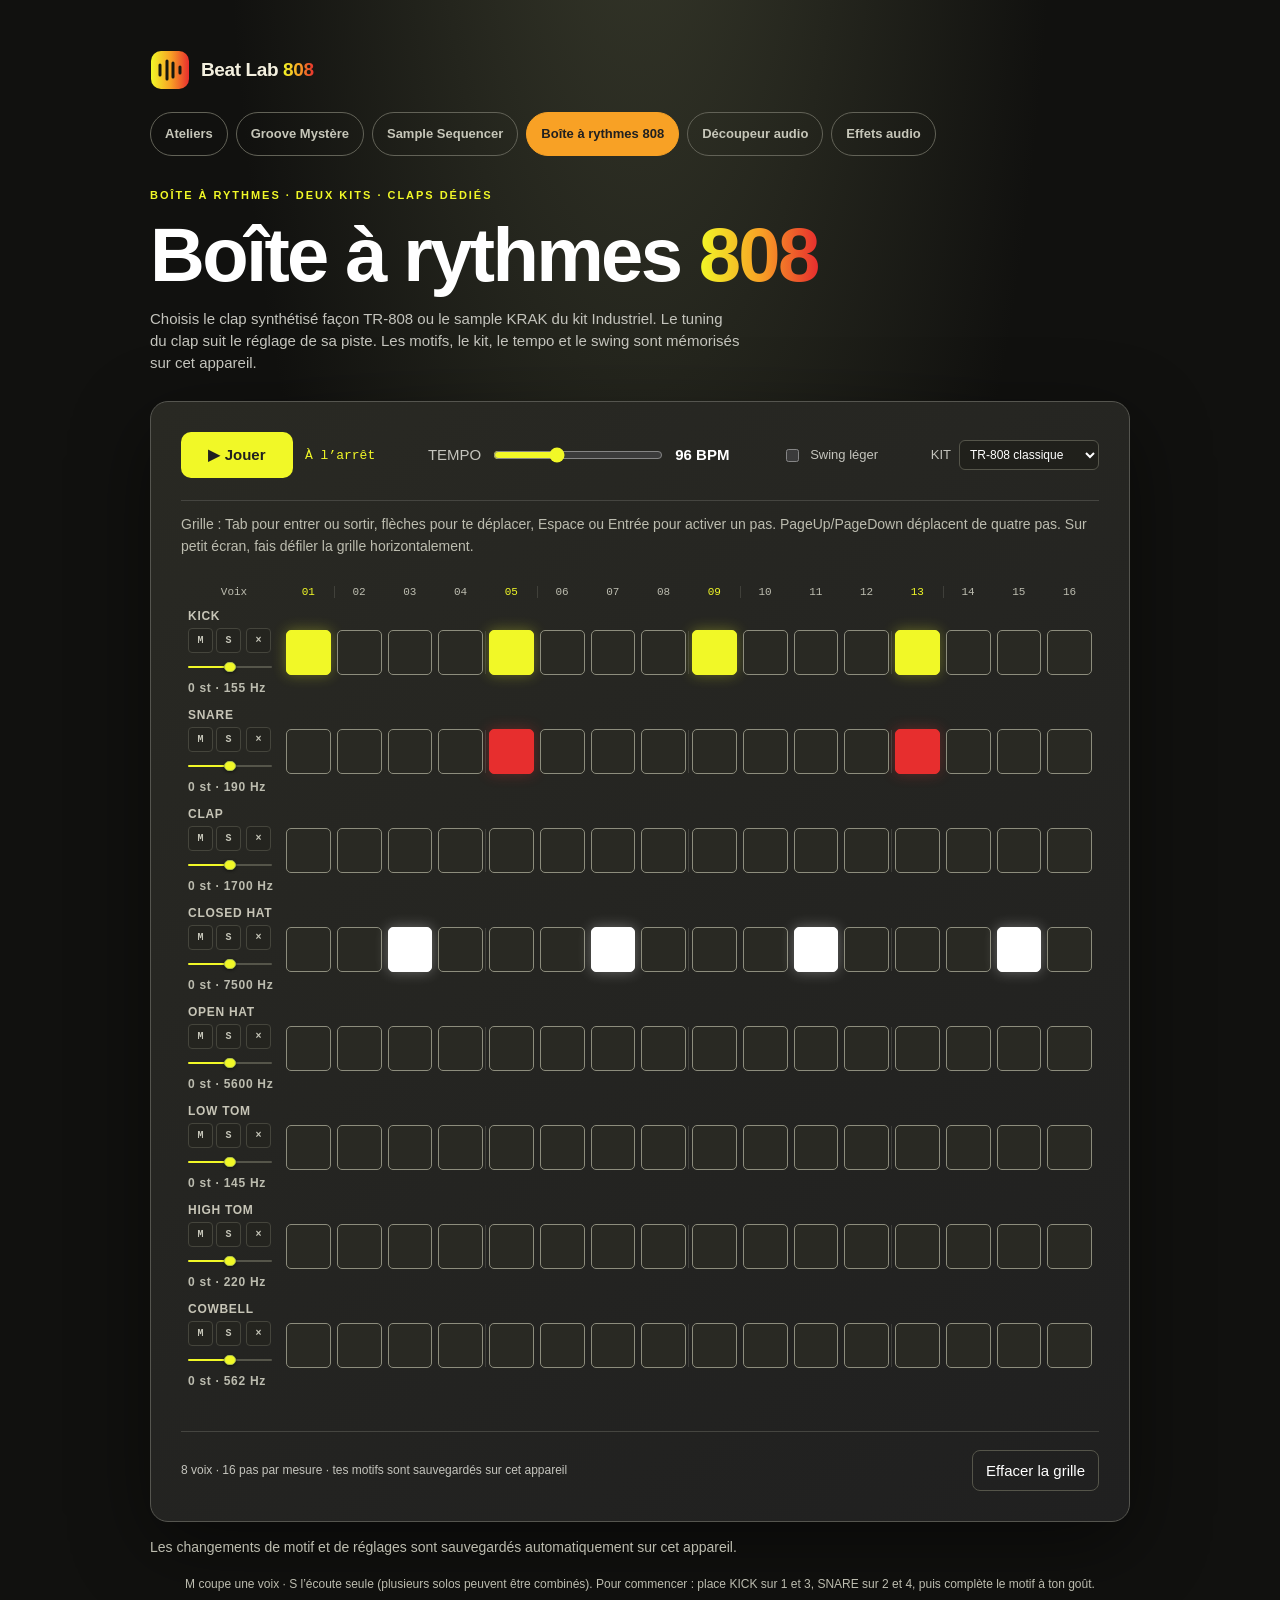
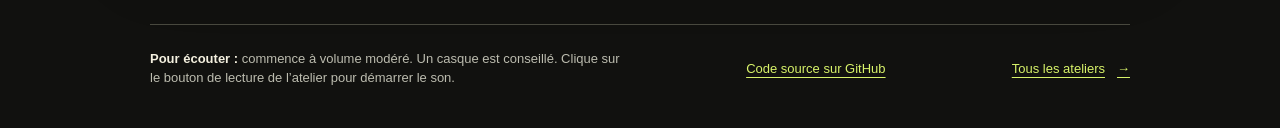
==== index.html @ 230a72c5 "Corriger la robustesse des ateliers" ====
<!DOCTYPE html>
<html lang="fr">
  <head>
    <meta charset="utf-8">
    <meta name="viewport" content="width=device-width, initial-scale=1">
    <meta name="theme-color" content="#11110f">
    <title>Boîte à rythmes 808 — Beat Lab 808</title>
    <link rel="stylesheet" href="index.css?v=ea22aff92f34">
    <link rel="stylesheet" href="lab-shared.css?v=d26c630ee4ad">
    <link rel="stylesheet" href="lab-tools.css?v=cf2558cba5a5">
    <link rel="stylesheet" href="mobile-compact.css?v=7ab1bf47630d">
    <link rel="stylesheet" href="palette-808.css?v=009a46b0f24b">
    <link rel="stylesheet" href="interaction-accents.css?v=4427be973feb">
    <meta
      name="description"
      content="Compose des rythmes avec huit voix de batterie et deux kits. Tes motifs sont sauvegardés dans ce navigateur.">
    <link rel="icon" type="image/svg+xml" href="favicon.svg">
    <link
      rel="alternate icon"
      type="image/png"
      sizes="32x32"
      href="favicon.png">
    <meta property="og:type" content="website">
    <meta property="og:locale" content="fr_FR">
    <meta property="og:site_name" content="Beat Lab 808">
    <meta property="og:title" content="Boîte à rythmes 808 — Beat Lab 808">
    <meta
      property="og:description"
      content="Compose des rythmes avec huit voix de batterie et deux kits. Tes motifs sont sauvegardés dans ce navigateur.">
    <meta
      property="og:url"
      content="https://izzyashtn.github.io/beat-lab-808/index.html">
    <meta
      property="og:image"
      content="https://izzyashtn.github.io/beat-lab-808/partage.png">
    <meta property="og:image:type" content="image/png">
    <meta property="og:image:width" content="1200">
    <meta property="og:image:height" content="630">
    <meta
      property="og:image:alt"
      content="Beat Lab 808 : cinq ateliers musicaux pour écouter, composer et transformer tes sons.">
    <meta name="twitter:card" content="summary_large_image">
    <meta name="twitter:title" content="Boîte à rythmes 808 — Beat Lab 808">
    <meta name="twitter:description" content="Compose des rythmes avec huit voix de batterie et deux kits. Tes motifs sont sauvegardés dans ce navigateur.">
    <meta name="twitter:image" content="https://izzyashtn.github.io/beat-lab-808/partage.png">
      <link rel="canonical" href="https://izzyashtn.github.io/beat-lab-808/index.html">
  </head>
  <body data-tool="drums">
    <a class="lab-skip" href="#contenu">Aller au contenu</a>
    <div class="lab-shell">
      <header class="lab-header">
        <a
          class="lab-brand"
          href="ateliers.html"
          aria-label="Beat Lab 808 — accueil des ateliers"
        >
          <svg class="lab-mark" viewBox="0 0 40 40" aria-hidden="true">
            <defs><linearGradient id="brand-mark-gradient" x1="0" y1="0" x2="1" y2="0"><stop offset="0%" stop-color="#f1f827"/><stop offset="52%" stop-color="#f8a125"/><stop offset="100%" stop-color="#e72e2e"/></linearGradient></defs>
            <rect x="1" y="1" width="38" height="38" rx="10" fill="url(#brand-mark-gradient)" />
            <path
              d="M10 25V15m7 14V11m6 16V13m7 10v-6"
              stroke="#17180f"
              stroke-width="3"
              stroke-linecap="round"
            />
          </svg>
          <span>Beat Lab <b>808</b></span>
        </a>
        <nav class="lab-nav" aria-label="Ateliers musicaux">
          <a href="ateliers.html">Ateliers</a>
          <a href="groove-mystere.html">Groove Mystère</a>
          <a href="sequencer.html">Sample Sequencer</a>
          <a href="index.html" aria-current="page">Boîte à rythmes 808</a>
          <a href="samples.html">Découpeur audio</a>
          <a href="effects.html">Effets audio</a>
        </nav>
      </header>
      <main id="contenu" tabindex="-1">
        <div class="eyebrow">Boîte à rythmes · deux kits · claps dédiés</div>
        <h1>Boîte à rythmes <span>808</span></h1>
        <p class="intro desktop-mobile-copy">
          Choisis le clap synthétisé façon TR-808 ou le sample KRAK du kit
          Industriel. Le tuning du clap suit le réglage de sa piste. Les motifs,
          le kit, le tempo et le swing sont mémorisés sur cet appareil.
        </p>
        <section class="machine" aria-label="Séquenceur de boîte à rythmes">
          <div class="topbar">
            <div class="transport">
              <button class="play" id="play" type="button">▶ Jouer</button
              ><span class="status" id="status" role="status" aria-live="polite">À l’arrêt</span>
            </div>
            <label class="tempo"
              >TEMPO
              <input
                id="tempo"
                type="range"
                min="60"
                max="160"
                value="96"><span class="bpm"><span id="bpm">96</span> BPM</span></label
            >
            <label class="swing"
              ><input id="swing" type="checkbox"> Swing léger</label
            >
            <label class="swing"
              >KIT
              <select id="kit" aria-label="Choisir le kit de batterie">
                <option value="808">TR-808 classique</option>
                <option value="industrial">Industriel organique</option>
              </select></label
            >
          </div>
          <p id="grid-help" class="grid-help mobile-sr-only">
            Grille : Tab pour entrer ou sortir, flèches pour te déplacer, Espace
            ou Entrée pour activer un pas. PageUp/PageDown déplacent de quatre
            pas. Sur petit écran, fais défiler la grille horizontalement.
          </p>
          <section class="seq" aria-label="Grille de batterie">
            <div
              class="grid"
              id="grid"
              role="grid"
              aria-label="Grille de batterie, huit pistes de seize pas"
              aria-describedby="grid-help"
              aria-rowcount="9"
              aria-colcount="17"
            ></div>
          </section>
          <div class="bottom">
            <p>
              8 voix · 16 pas par mesure · tes motifs sont sauvegardés sur cet
              appareil
            </p>
            <button class="secondary" id="clear" type="button">
              Effacer la grille
            </button>
          </div>
        </section>
        <p id="persist" class="persist" role="status" aria-live="polite">
          Les changements de motif et de réglages sont sauvegardés
          automatiquement sur cet appareil.
        </p>
        <div class="foot desktop-mobile-copy">
          M coupe une voix · S l’écoute seule (plusieurs solos peuvent être
          combinés). Pour commencer : place KICK sur 1 et 3, SNARE sur 2 et 4,
          puis complète le motif à ton goût.
        </div>
        <details class="mobile-context">
          <summary>À propos, raccourcis et idée de rythme</summary>
          <div class="mobile-context__content">
            <p>
              Choisis le clap synthétisé façon TR-808 ou le sample KRAK du kit
              Industriel. Le tuning du clap suit le réglage de sa piste. Les
              motifs, le kit, le tempo et le swing sont mémorisés sur cet appareil.
            </p>
            <p>
              Grille : Tab pour entrer ou sortir, flèches pour te déplacer,
              Espace ou Entrée pour activer un pas. PageUp/PageDown déplacent de
              quatre pas. Sur petit écran, fais défiler la grille horizontalement.
            </p>
            <p>
              M coupe une voix · S l’écoute seule (plusieurs solos peuvent être
              combinés). Pour commencer : place KICK sur 1 et 3, SNARE sur 2 et
              4, puis complète le motif à ton goût.
            </p>
          </div>
        </details>
      </main>
      <footer class="lab-footer">
        <p>
          <strong>Pour écouter :</strong> commence à volume modéré. Un casque
          est conseillé. Clique sur le bouton de lecture de l’atelier pour
          démarrer le son.
        </p>
        <a href="https://github.com/IzzyAsHTn/beat-lab-808"
          >Code source sur GitHub</a
        >
        <a href="ateliers.html"
          >Tous les ateliers <span aria-hidden="true">→</span></a
        >
      </footer>
    </div>
    <script src="lab-core.js?v=9a82659e4759"></script>
    <script src="lab-grid.js?v=b8f8b235a083"></script>
    <script src="index.js?v=acf865dd4f08"></script>
  </body>
</html>
---- index.css ----
:root{color-scheme:dark;--bg:#11110f;--panel:#1b1b18;--line:#393932;--muted:#aaa99e;--text:#f4f0df;--acid:#d8f36a;--orange:#ff8058}
    *{box-sizing:border-box} body{margin:0;background:radial-gradient(ellipse at 50% -15%,#37392b 0,transparent 46%),var(--bg);color:var(--text);font:15px/1.45 -apple-system,BlinkMacSystemFont,"Segoe UI",sans-serif;min-height:100vh}
    .lab-shell{width:min(100% - 32px,980px);margin:0 auto;padding:48px 0 36px}.eyebrow{font-size:11px;letter-spacing:.18em;color:var(--acid);font-weight:700;text-transform:uppercase}h1{font-size:clamp(40px,8vw,76px);line-height:.95;letter-spacing:-.07em;margin:10px 0 12px}h1 span{color:var(--acid)}.intro{color:var(--muted);max-width:590px;margin:0 0 28px}
    .machine{background:linear-gradient(145deg,#20201b,#171714);border:1px solid #48483e;border-radius:18px;padding:clamp(16px,4vw,30px);box-shadow:0 24px 80px #0007}.topbar{display:flex;align-items:center;justify-content:space-between;gap:16px;flex-wrap:wrap;padding-bottom:22px;border-bottom:1px solid var(--line)}.transport{display:flex;align-items:center;gap:12px}.play{background:var(--acid);color:#16170f;border:0;border-radius:10px;font-weight:800;padding:12px 19px;min-width:112px;cursor:pointer}.play:hover{filter:brightness(1.08)}button{font:inherit}.tempo{display:flex;align-items:center;gap:10px;color:var(--muted)}.tempo input{accent-color:var(--acid);width:min(27vw,170px)}.bpm{color:var(--text);font-variant-numeric:tabular-nums;font-weight:700;min-width:50px}.swing{display:flex;align-items:center;gap:8px;color:var(--muted);font-size:13px}.swing input{accent-color:var(--acid)}.swing select{background:#20201b;color:var(--text);border:1px solid #55554a;border-radius:6px;padding:6px;font:inherit;font-size:12px}
    .seq{padding-top:20px;overflow-x:auto}.grid{min-width:610px}.step-head,.track{display:grid;grid-template-columns:92px repeat(16,minmax(22px,1fr));gap:6px;align-items:center}.step-head{margin-bottom:9px;color:#77776c;font:11px ui-monospace,monospace;text-align:center}.step-head div:nth-child(4n + 2){color:var(--acid)}.track{margin:10px 0}.name{font-size:12px;font-weight:750;letter-spacing:.06em;color:#c7c5b7}.voice-tools{display:flex;gap:3px;margin-top:3px}.voice-toggle{width:16px;height:16px;display:grid;place-items:center;padding:0;border:1px solid #45453c;border-radius:4px;background:#24241f;color:#77776c;font:700 8px/1 ui-monospace,monospace;cursor:pointer;transition:color .12s,border-color .12s,background .12s,box-shadow .12s}.voice-toggle:hover{border-color:#969681;color:var(--text)}.voice-toggle.mute.active{border-color:#ff8058;color:#ff9a79;background:#ff805814;box-shadow:0 0 8px #ff805822}.voice-toggle.solo.active{border-color:var(--acid);color:var(--acid);background:#d8f36a16;box-shadow:0 0 8px #d8f36a22}.voice-toggle.clear-track:hover{border-color:var(--orange);color:var(--orange)}.tuning{display:flex;flex-direction:column;gap:3px;margin-top:2px;width:68px}.tuning input{appearance:none;-webkit-appearance:none;width:66px;height:9px;margin:0;padding:0;accent-color:var(--acid);background:transparent;cursor:pointer}.tuning input::-webkit-slider-runnable-track{height:2px;border-radius:999px;background:linear-gradient(to right,var(--acid) 0,var(--acid) var(--tune-progress,50%),#55554a var(--tune-progress,50%),#55554a 100%)}.tuning input::-webkit-slider-thumb{-webkit-appearance:none;width:10px;height:7px;margin-top:-2.5px;border:1px solid #a9bc4d;border-radius:999px;background:var(--acid);box-shadow:0 1px 3px #0008}.tuning input::-moz-range-track{height:2px;border:0;border-radius:999px;background:#55554a}.tuning input::-moz-range-progress{height:2px;border-radius:999px;background:var(--acid)}.tuning input::-moz-range-thumb{width:10px;height:7px;border:1px solid #a9bc4d;border-radius:999px;background:var(--acid);box-shadow:0 1px 3px #0008}.tuning input:focus-visible{outline:1px solid #a9bc4d;outline-offset:2px;border-radius:999px}.tuning output{font-size:7px;line-height:1.05;color:#aaa99e;white-space:nowrap;font-variant-numeric:tabular-nums}.pad{aspect-ratio:1;border:1px solid #44443b;border-radius:5px;background:#292923;cursor:pointer;padding:0;transition:transform .08s,background .08s,border-color .08s}.pad:hover{border-color:#a6ad79}.pad.on{background:var(--tone, var(--acid));border-color:var(--tone, var(--acid));box-shadow:0 0 14px color-mix(in srgb,var(--tone, var(--acid)) 30%,transparent)}.pad.current{outline:2px solid var(--acid);outline-offset:2px}.divider{position:relative}.divider:after{content:"";position:absolute;right:-4px;top:0;height:100%;width:1px;background:#77776c55;pointer-events:none}.bottom{border-top:1px solid var(--line);margin-top:24px;padding-top:18px;display:flex;align-items:center;justify-content:space-between;gap:14px;flex-wrap:wrap}.bottom p{margin:0;color:var(--muted);font-size:12px}.secondary{background:transparent;border:1px solid #55554a;color:var(--text);border-radius:8px;padding:9px 13px;cursor:pointer}.secondary:hover{border-color:var(--acid)}.status{font:11px ui-monospace,monospace;color:var(--acid);min-width:70px}.foot{margin-top:16px;color:#77776c;font-size:11px;text-align:center}

    .voice-toggle.clear-track{margin-left:2px}
    @media(max-width:600px){.lab-shell{padding-top:32px}.machine{padding:15px}.topbar{align-items:flex-start}.tempo{width:100%;justify-content:space-between}.grid{min-width:580px}.step-head,.track{grid-template-columns:74px repeat(16,minmax(21px,1fr));gap:5px}.name{font-size:10px}.voice-toggle{width:15px;height:15px;font-size:7px}.tuning{width:62px}.tuning input{width:60px}.tuning output{font-size:7px}}
---- lab-shared.css ----
/* Shared navigation and accessibility. No JavaScript required. */
:root {
  --muted:#bcbcaf;
  --color-action:#f8a125;
  --color-action-text:#202020;
  --color-title-accent:#ff8058;
  --color-focus:#d8f36a;
  --color-808-lime:#f1f827;
  --color-808-orange:#f8a125;
  --color-808-red:#e72e2e;
  --color-tool-groove:#d8f36a;
  --color-tool-sequencer:#8cd2ff;
  --color-tool-drums:#f7ad76;
  --color-tool-cutter:#c9a5fc;
  --color-tool-effects:#ff9b7a;
}
.lab-shell > main { display:flow-root; }
.lab-header { display:block; margin:0 0 32px; }
.lab-brand { display:inline-flex; align-items:center; gap:11px; min-height:44px; margin-bottom:20px; color:#f4f0df; text-decoration:none; font-size:19px; font-weight:750; letter-spacing:-.02em; }
.lab-brand b {
  background:linear-gradient(90deg,var(--color-808-lime) 0%,var(--color-808-orange) 52%,var(--color-808-red) 100%);
  background-clip:text;
  -webkit-background-clip:text;
  color:transparent;
}
.lab-mark { width:40px; height:40px; flex:none; }
.lab-nav { display:flex; flex-wrap:wrap; gap:8px; }
.lab-nav a { display:inline-flex; align-items:center; justify-content:center; min-height:44px; padding:10px 14px; border:1px solid #626257; border-radius:999px; color:#c6c6b9; font-size:13px; font-weight:600; line-height:1.3; text-decoration:none; }
.lab-nav a:hover { border-color:var(--color-action); color:var(--color-action-text); background:var(--color-action); }
.lab-nav a[aria-current="page"],.lab-nav a[aria-current="page"]:hover { color:var(--color-action-text); background:var(--color-action); border-color:var(--color-action); }
.lab-skip { position:fixed; z-index:20; top:10px; left:16px; transform:translateY(-160%); padding:12px 18px; border-radius:8px; background:var(--color-focus); color:#17180f; font-weight:700; }
.lab-skip:focus { transform:translateY(0); }
/* This also restores focus outlines removed by original field styles. */
body :is(a,button,input,select,summary,[tabindex="0"]):focus-visible { outline:3px solid var(--color-focus); outline-offset:4px; }
#contenu:focus { outline:none; }
body h1 { letter-spacing:-.035em; line-height:1.08; overflow-wrap:break-word; }
/* Shared heading accent; the 808's signature gradient overrides this locally. */
body h1 span { color:var(--color-title-accent); }
.lab-footer { display:flex; align-items:center; justify-content:space-between; flex-wrap:wrap; gap:16px; margin-top:30px; padding-top:22px; border-top:1px solid #48483e; color:#bcbcaf; font-size:13px; }
.lab-footer p { max-width:65ch; margin:0; }
.lab-footer strong { color:#f4f0df; }
.lab-footer a { display:inline-flex; align-items:center; gap:12px; min-height:44px; color:var(--color-focus); text-underline-offset:4px; }
body :is(.foot,.footer,.wavehelp,.step-head,.head,.tracklabel small) { color:#bcbcaf; }
body .foot { font-size:12px; line-height:1.6; }
body :is(.row,.transport,.topbar,.field) { min-width:0; }
body .field { max-width:100%; }
body .field input[type="file"] { max-width:100%; }
.render-controls { margin-top:20px; }
body :is(.status,.persist,#name) { overflow-wrap:anywhere; }
body .drop:focus-within { outline:3px solid var(--color-focus); outline-offset:4px; }
/* Grid transport labels retain their compact layout; individual targets grow. */
body .voice-toggle { flex:0 0 25px; width:25px; min-width:25px; height:25px; font-size:10px; color:#c6c6b9; }
@media (max-width:600px) {
  .lab-header { margin-bottom:26px; }
  .lab-brand { margin-bottom:15px; }
  .lab-nav { gap:6px; }
  .lab-nav a { padding:10px 12px; font-size:12px; }
  .lab-footer { align-items:flex-start; }
  /* Three fixed-size controls need more room than the original 74px label. */
  .machine :is(.step-head,.track) { grid-template-columns:92px repeat(16,minmax(21px,1fr)); }
}
@media (prefers-reduced-motion:reduce) {
  *,*::before,*::after { scroll-behavior:auto !important; transition:none !important; }
}
---- lab-tools.css ----
/* Original horizontal grids, with readable controls and keyboard accessibility. */
.sr-only {
  position: absolute;
  width: 1px;
  height: 1px;
  padding: 0;
  margin: -1px;
  overflow: hidden;
  clip: rect(0, 0, 0, 0);
  white-space: nowrap;
  border: 0;
}
body[data-tool] .grid-help,
body[data-tool] .persist {
  color: #bcbcaf;
  font-size: 14px;
  line-height: 1.6;
}
body[data-tool] .grid-help {
  margin: 12px 0 8px;
}
body[data-tool] .step-row {
  display: contents;
}
body[data-tool] .step-cell {
  display: contents;
}
body[data-tool="sequencer"] [hidden] {
  display: none !important;
}
body[data-tool] .pad {
  border-color: #8d8d7d;
}
body[data-tool] .pad.on {
  border-color: var(--tone, var(--acid));
}
/* Show the active step when arrow-key focus is moved programmatically. */
body[data-tool] .grid.keyboard-navigation .pad:focus {
  z-index: 1;
  outline: 3px solid #d8f36a;
  outline-offset: 2px;
}
body[data-tool] .status {
  font-size: 13px;
}
body[data-tool] :is(.seq, .gridwrap) {
  overscroll-behavior-x: contain;
  scrollbar-color: #8d8d7d #20201b;
}
/* Leave room for the focus outline at either edge of the scrollable grid. */
body[data-tool="drums"] .seq {
  padding: 20px 7px 7px;
}
body[data-tool="sequencer"] .gridwrap {
  padding: 7px;
}

/* Keep the original 92px voice column and the original pad proportions. */
body[data-tool="drums"] .tuning {
  width: 86px;
  gap: 2px;
}
body[data-tool="drums"] .tuning input {
  width: 84px;
  height: 24px;
}
body[data-tool="drums"] .tuning output {
  font-size: 12px;
  line-height: 1.3;
  color: #bcbcaf;
}
body[data-tool="drums"] .name {
  font-size: 12px;
}
body[data-tool="drums"] .tuning input::-webkit-slider-thumb {
  width: 12px;
  height: 10px;
  margin-top: -4px;
}
body[data-tool="drums"] .tuning input::-moz-range-thumb {
  width: 12px;
  height: 10px;
}

/* Keep the original 245px track column, 34px pads and 4px column gaps. */
body[data-tool="sequencer"] .track {
  grid-template-rows: auto 48px auto;
}
body[data-tool="sequencer"] .trackmix {
  height: 48px;
  gap: 4px;
}
body[data-tool="sequencer"] .tracktoggles {
  gap: 4px;
}
body[data-tool="sequencer"] .track-toggle {
  min-width: 32px;
  min-height: 32px;
  padding: 4px 1px;
  font-size: 12px;
}
body[data-tool="sequencer"] .mixcontrols {
  grid-template-columns: minmax(0, 1fr) minmax(0, 1.2fr);
  gap: 2px;
}
body[data-tool="sequencer"] .mixcontrol {
  grid-template-columns: minmax(0, 1fr) auto;
  grid-template-rows: 24px 24px;
  gap: 0 2px;
  font-size: 12px;
  line-height: 1.2;
}
body[data-tool="sequencer"] .mixcontrol > span {
  grid-column: 1;
  grid-row: 1;
}
body[data-tool="sequencer"] .mixcontrol output {
  grid-column: 2;
  grid-row: 1;
  font-size: 12px;
  font-variant-numeric: tabular-nums;
}
body[data-tool="sequencer"] .mixcontrol input {
  grid-column: 1/-1;
  grid-row: 2;
  height: 24px;
}
body[data-tool="sequencer"] .pan-title {
  gap: 1px;
}
body[data-tool="sequencer"] .pan-reset {
  flex: none;
  width: 24px;
  height: 24px;
  font-size: 14px;
  color: #f4f0df;
}
body[data-tool="sequencer"] .sampleline {
  display: grid;
  grid-template-columns: minmax(0, 1fr) auto;
  gap: 4px;
  margin: 4px 0;
}
body[data-tool="sequencer"] .sampleline input {
  width: 126px;
  max-width: 100%;
  min-height: 28px;
  font-size: 12px;
}
body[data-tool="sequencer"] .sampleline input::file-selector-button {
  min-height: 28px;
  font: inherit;
}
body[data-tool="sequencer"] .filename {
  grid-column: 1/-1;
  grid-row: 2;
  max-width: 100%;
  white-space: normal;
  overflow: visible;
  overflow-wrap: anywhere;
  font-size: 12px;
  color: #bcbcaf;
}
body[data-tool="sequencer"] .btn.small {
  min-height: 28px;
  padding: 4px 6px;
  font-size: 12px;
}
body[data-tool="sequencer"] .btn:disabled {
  opacity: 0.5;
  cursor: not-allowed;
}
body[data-tool="sequencer"] .fx summary {
  min-height: 28px;
  padding: 5px 6px;
  font-size: 12px;
}
body[data-tool="sequencer"] .fxgrid {
  grid-template-columns: repeat(2, minmax(0, 1fr));
  gap: 8px;
  padding: 8px 4px;
}
body[data-tool="sequencer"] .fxcontrol {
  min-width: 0;
  font-size: 12px;
  line-height: 1.4;
}
body[data-tool="sequencer"] .fxcontrol span {
  flex-wrap: wrap;
}
body[data-tool="sequencer"] .fxcontrol output {
  margin-left: auto;
}
body[data-tool="sequencer"] .fxcontrol output {
  font-size: 12px;
}
body[data-tool="sequencer"] .fxcontrol input {
  height: 24px;
}
body[data-tool="sequencer"] .fxhint {
  font-size: 13px;
  line-height: 1.6;
}
body[data-tool="sequencer"] .head {
  font-size: 12px;
}
body[data-tool] .track-cue {
  display: none;
}
body[data-tool="drums"] .track > .name {
  grid-column: 1;
  grid-row: 1;
}
body[data-tool="drums"] .track .pad {
  grid-row: 1;
}

@media (max-width: 650px) {
  /* Reserve the same two-line label area so long FX names don't push one slider down. */
  body[data-tool="sequencer"] .fxcontrol {
    display: grid;
    grid-template-rows: minmax(2.8em, auto) 24px;
    align-content: start;
  }
  body[data-tool="sequencer"] .fxcontrol > span:first-child {
    display: grid;
    grid-template-columns: minmax(0, 1fr) auto;
    align-items: start;
    gap: 4px;
    min-height: 2.8em;
  }
  body[data-tool="sequencer"] .fxcontrol > span:first-child > span {
    min-width: 0;
  }
  body[data-tool="sequencer"] .fxcontrol output {
    margin-left: 0;
  }
  body[data-tool="sequencer"] .trackinfo .trackname,
  body[data-tool="drums"] .voice-name {
    visibility: hidden;
  }
  body[data-tool] .track-cue {
    display: block;
    position: sticky;
    left: 0;
    grid-column: 1/-1;
    grid-row: 1;
    align-self: start;
    justify-self: start;
    max-width: 180px;
    z-index: 2;
    padding: 0 3px;
    border-radius: 3px;
    background: #20201b;
    color: #f4f0df;
    font-size: 12px;
    font-weight: 750;
  }
  /* Keep all tracks aligned in one horizontal grid on small screens too. */
  body[data-tool="sequencer"] .head,
  body[data-tool="sequencer"] .track {
    grid-template-columns: 180px repeat(
        var(--step-count, 16),
        var(--pad-size, 30px)
      );
  }
  body[data-tool="sequencer"] .track {
    grid-template-rows: auto 98px auto;
  }
  body[data-tool="sequencer"] .trackmix {
    height: 98px;
    flex-wrap: wrap;
    gap: 6px;
    align-content: start;
  }
  body[data-tool="sequencer"] .mixcontrols {
    flex-basis: 100%;
  }
  body[data-tool="sequencer"] .track-toggle {
    min-width: 44px;
    min-height: 44px;
    font-size: 12px;
  }
  body[data-tool="sequencer"] .sampleline {
    grid-template-columns: minmax(0, 1fr) auto;
  }
  body[data-tool="sequencer"] .filename {
    grid-row: 3;
  }
  body[data-tool="sequencer"] .remove-sample {
    grid-column: 2;
    grid-row: 2;
  }
  body[data-tool="sequencer"] .sampleline input {
    grid-column: 1/-1;
    width: 100%;
    min-height: 44px;
  }
  body[data-tool="sequencer"] .sampleline input::file-selector-button {
    min-height: 44px;
  }
  body[data-tool="sequencer"] .btn.small {
    min-height: 44px;
  }
  body[data-tool="sequencer"] .fx summary {
    min-height: 44px;
  }
  body[data-tool="drums"] .step-head,
  body[data-tool="drums"] .track {
    grid-template-columns: 144px repeat(16, minmax(30px, 1fr));
    gap: 6px;
  }
  body[data-tool="drums"] .grid {
    min-width: 720px;
  }
  body[data-tool="drums"] .voice-toggle {
    flex: 0 0 44px;
    width: 44px;
    min-width: 44px;
    height: 44px;
    font-size: 12px;
  }
  body[data-tool="drums"] .tuning {
    width: 138px;
  }
  body[data-tool="drums"] .tuning input {
    width: 136px;
    height: 32px;
  }
}
---- mobile-compact.css ----
/* Interfaces mobiles compactes des deux grilles, jusqu’à 650 px. */
body[data-tool] .mobile-context,
body[data-tool] .mobile-import-limit { display: none; }

@media (max-width: 650px) {
  body:is([data-tool="sequencer"], [data-tool="drums"]) .lab-shell {
    padding-top: 16px;
  }
  body[data-tool] .lab-header { margin-bottom: 18px; }
  body[data-tool] .lab-brand { margin-bottom: 8px; }
  body[data-tool] .lab-nav { gap: 4px; }
  body[data-tool] .lab-nav a { padding: 8px 10px; min-height: 44px; }
  body[data-tool] h1 { font-size: 36px; margin: 8px 0 10px; }
  body[data-tool] .intro { font-size: 14px; line-height: 1.45; margin-bottom: 16px; }
  body[data-tool] .grid-help,
  body[data-tool] .persist { line-height: 1.45; }
  body[data-tool] .grid-help { margin: 8px 0 6px; }
  body[data-tool] .lab-footer { margin-top: 22px; padding-top: 16px; gap: 10px; }
  body[data-tool] .desktop-mobile-copy:not(.grid-help),
  body[data-tool] .mobile-import-limit { display: none; }
  body[data-tool] .mobile-context {
    display: block;
    margin: 12px 0;
    border: 1px solid #48483e;
    border-radius: 10px;
    background: #1b1b18;
    color: var(--muted, #aaa99e);
    font-size: 13px;
    line-height: 1.5;
  }
  body[data-tool] .mobile-context summary {
    display: flex;
    align-items: center;
    min-height: 44px;
    padding: 8px 12px;
    color: var(--text, #f4f0df);
    font-weight: 700;
    cursor: pointer;
  }
  body[data-tool] .mobile-context__content { padding: 0 12px 10px; }
  body[data-tool] .mobile-context__content p { margin: 8px 0 0; }
  body[data-tool] .mobile-context__content p:first-child { margin-top: 0; }
  body[data-tool] .mobile-sr-only {
    position: absolute;
    width: 1px;
    height: 1px;
    padding: 0;
    margin: -1px;
    overflow: hidden;
    clip: rect(0, 0, 0, 0);
    white-space: nowrap;
    border: 0;
  }
  body[data-tool="sequencer"] .mobile-import-limit { display: block; }

  body[data-tool="sequencer"] .card { padding: 10px; }
  body[data-tool="sequencer"] .row { gap: 6px; }
  body[data-tool="sequencer"] .row > .btn { min-height: 44px; }
  body[data-tool="sequencer"] .field { padding: 5px 7px; }
  body[data-tool="sequencer"] .fxhint { line-height: 1.45; margin-top: 6px; }
  body[data-tool="sequencer"] .gridwrap { margin-top: 8px; }
  body[data-tool="sequencer"] .track { margin: 4px 0; grid-template-rows: auto 92px auto; }
  body[data-tool="sequencer"] .sampleline { margin: 2px 0; gap: 3px; }
  body[data-tool="sequencer"] .sampleline input {
    grid-column: 1; grid-row: 1; width: 100%; font-size: 0;
  }
  body[data-tool="sequencer"] .sampleline input::file-selector-button {
    min-height: 44px; max-width: 100%; padding: 0 6px; font-size: 12px;
  }
  body[data-tool="sequencer"] .remove-sample { grid-column: 2; grid-row: 1; }
  body[data-tool="sequencer"] .filename { grid-row: 2; line-height: 1.4; }
  body[data-tool="sequencer"] .trackmix { height: 92px; gap: 4px; }
  body[data-tool="sequencer"] .track-toggle {
    min-width: 40px;
    min-height: 40px;
  }
  body[data-tool="sequencer"] .fx summary { padding: 4px 6px; }

  body[data-tool="drums"] .machine { padding: 12px; }
  body[data-tool="drums"] .topbar { gap: 10px; padding-bottom: 12px; }
  body[data-tool="drums"] .seq { padding-top: 12px; }
  body[data-tool="drums"] .track { margin: 6px 0; }
  body[data-tool="drums"] .voice-tools { margin-top: 2px; align-items: center; }
  body[data-tool="drums"] .voice-toggle:is(.mute, .solo) {
    flex-basis: 38px;
    width: 38px;
    min-width: 38px;
    height: 38px;
  }
  body[data-tool="drums"] .tuning { margin-top: 0; gap: 0; }
  body[data-tool="drums"] .tuning input { height: 28px; }
  body[data-tool="drums"] .bottom { margin-top: 16px; padding-top: 12px; gap: 10px; }
}
---- palette-808.css ----
/* Palette TR-808 de la boîte à rythmes. */
body[data-tool="drums"] {
  --bg: #11110f;
  --panel: #202020;
  --line: #454540;
  --text: #ffffff;
  --muted: #c4c4bd;
  --acid: #f1f827;
  --orange: #f8a125;
}

body[data-tool="drums"] .machine {
  background: linear-gradient(145deg, #292923, #202020);
  border-color: #55554f;
}

body[data-tool="drums"] .play {
  background: #f1f827;
  border-color: #f1f827;
  color: #202020;
}

body[data-tool="drums"] h1 span {
  background: linear-gradient(90deg, #f1f827 0%, #f8a125 52%, #e72e2e 100%);
  background-clip: text;
  -webkit-background-clip: text;
  color: transparent;
}

body[data-tool="drums"] .voice-toggle.mute.active {
  border-color: #f8a125;
  color: #f8a125;
  background: #f8a1251a;
  box-shadow: 0 0 8px #f8a12533;
}

body[data-tool="drums"] .voice-toggle.solo.active {
  border-color: #f1f827;
  color: #f1f827;
  background: #f1f8271a;
  box-shadow: 0 0 8px #f1f82733;
}

body[data-tool="drums"] .pad.on {
  background: var(--tone, #f1f827);
  border-color: var(--tone, #f1f827);
  box-shadow: 0 0 14px color-mix(in srgb, var(--tone, #f1f827) 32%, transparent);
}

/* Les voix reprennent les cinq teintes de la palette sans changer la grille. */
body[data-tool="drums"] .track:nth-child(2) { --tone: #f1f827 !important; }
body[data-tool="drums"] .track:nth-child(3) { --tone: #e72e2e !important; }
body[data-tool="drums"] .track:nth-child(4) { --tone: #f8a125 !important; }
body[data-tool="drums"] .track:nth-child(5) { --tone: #ffffff !important; }
body[data-tool="drums"] .track:nth-child(6) { --tone: #f8a125 !important; }
body[data-tool="drums"] .track:nth-child(7) { --tone: #e72e2e !important; }
body[data-tool="drums"] .track:nth-child(8) { --tone: #f1f827 !important; }
body[data-tool="drums"] .track:nth-child(9) { --tone: #ffffff !important; }

body[data-tool="drums"] .grid.keyboard-navigation .pad:focus,
body[data-tool="drums"] :is(a, button, input, select, summary, [tabindex="0"]):focus-visible {
  outline-color: #f1f827;
}
---- interaction-accents.css ----
/* Accent orange partagé par la navigation et les commandes principales. */
body .lab-nav a[aria-current="page"],
body .lab-nav a[aria-current="page"]:hover {
  color: var(--color-action-text);
  background: var(--color-action);
  border-color: var(--color-action);
}

body[data-tool="drums"] .lab-nav a[aria-current="page"],
body[data-tool="drums"] .lab-nav a[aria-current="page"]:hover {
  color: var(--color-action-text);
  background: var(--color-action);
  border-color: var(--color-action);
}

body .lab-nav a:hover:not([aria-current="page"]) {
  color: var(--color-action-text);
  background: var(--color-action);
  border-color: var(--color-action);
}

body .btn.primary {
  color: var(--color-action-text);
  background: var(--color-action);
  border-color: var(--color-action);
}

body .btn.primary:hover:not(:disabled) {
  filter: brightness(1.08);
}

body .track-toggle.is-active.solo {
  color: var(--color-action);
  background: #4b3518;
  border-color: var(--color-action);
}

body .fx[open] summary,
body .fx[open] summary::before {
  color: var(--color-action);
}

body .fx[open] summary {
  border-color: var(--color-action);
  background: #29251b;
}
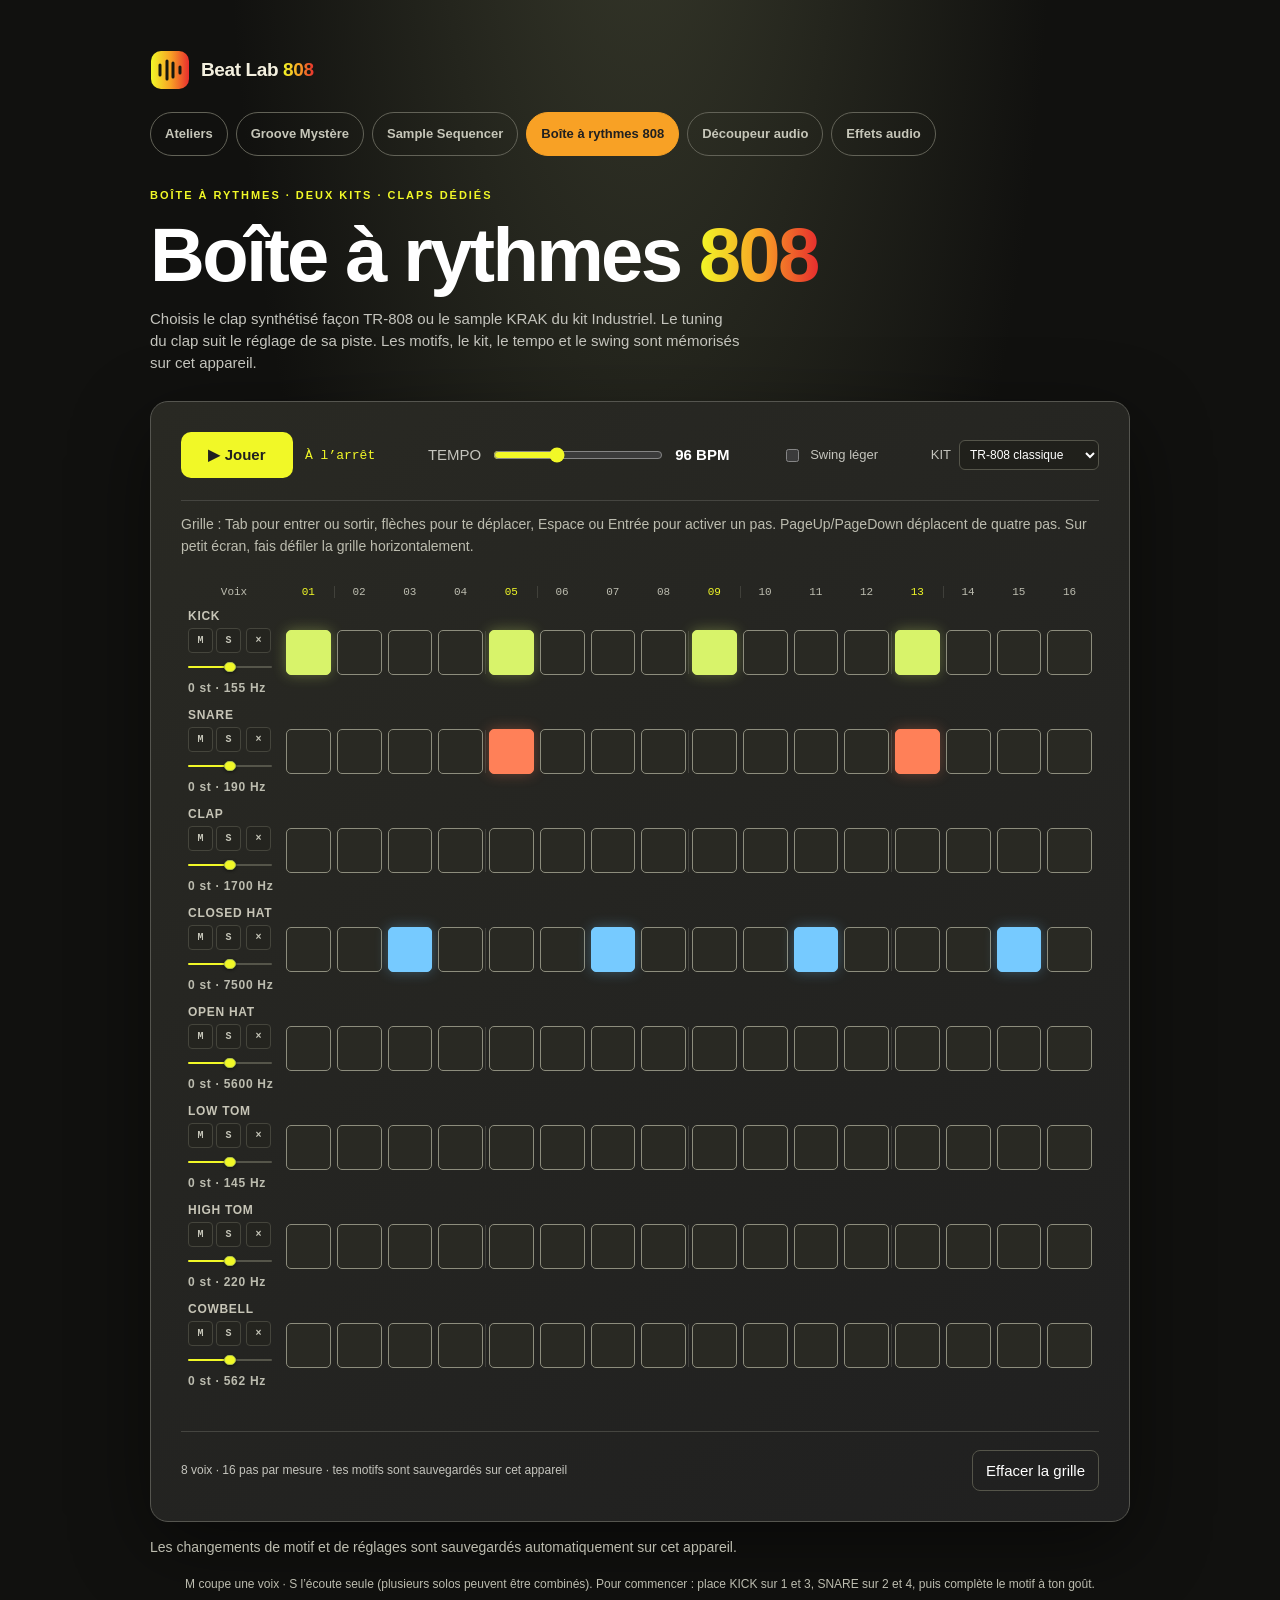
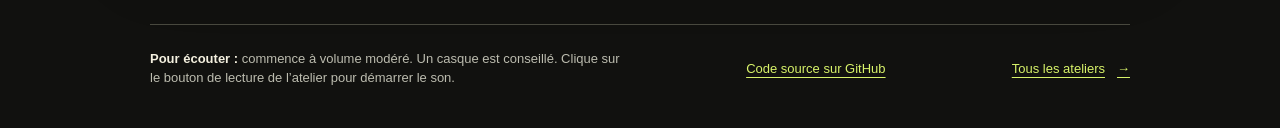
==== commit badf6ca4: "Aligne les couleurs du Sample Sequencer sur la boîte à rythmes" ====
--- a/index.html
+++ b/index.html
@@ -9,7 +9,7 @@
     <link rel="stylesheet" href="lab-shared.css?v=d26c630ee4ad">
     <link rel="stylesheet" href="lab-tools.css?v=cf2558cba5a5">
     <link rel="stylesheet" href="mobile-compact.css?v=7ab1bf47630d">
-    <link rel="stylesheet" href="palette-808.css?v=009a46b0f24b">
+    <link rel="stylesheet" href="palette-808.css?v=81e0aa24c4b3">
     <link rel="stylesheet" href="interaction-accents.css?v=4427be973feb">
     <meta
       name="description"
@@ -181,6 +181,6 @@
     </div>
     <script src="lab-core.js?v=9a82659e4759"></script>
     <script src="lab-grid.js?v=b8f8b235a083"></script>
-    <script src="index.js?v=acf865dd4f08"></script>
+    <script src="index.js?v=266cf6670c1d"></script>
   </body>
 </html>
--- a/palette-808.css
+++ b/palette-808.css
@@ -47,15 +47,7 @@
   box-shadow: 0 0 14px color-mix(in srgb, var(--tone, #f1f827) 32%, transparent);
 }
 
-/* Les voix reprennent les cinq teintes de la palette sans changer la grille. */
-body[data-tool="drums"] .track:nth-child(2) { --tone: #f1f827 !important; }
-body[data-tool="drums"] .track:nth-child(3) { --tone: #e72e2e !important; }
-body[data-tool="drums"] .track:nth-child(4) { --tone: #f8a125 !important; }
-body[data-tool="drums"] .track:nth-child(5) { --tone: #ffffff !important; }
-body[data-tool="drums"] .track:nth-child(6) { --tone: #f8a125 !important; }
-body[data-tool="drums"] .track:nth-child(7) { --tone: #e72e2e !important; }
-body[data-tool="drums"] .track:nth-child(8) { --tone: #f1f827 !important; }
-body[data-tool="drums"] .track:nth-child(9) { --tone: #ffffff !important; }
+/* Les pas actifs reprennent les huit couleurs du Sample Sequencer. */
 
 body[data-tool="drums"] .grid.keyboard-navigation .pad:focus,
 body[data-tool="drums"] :is(a, button, input, select, summary, [tabindex="0"]):focus-visible {
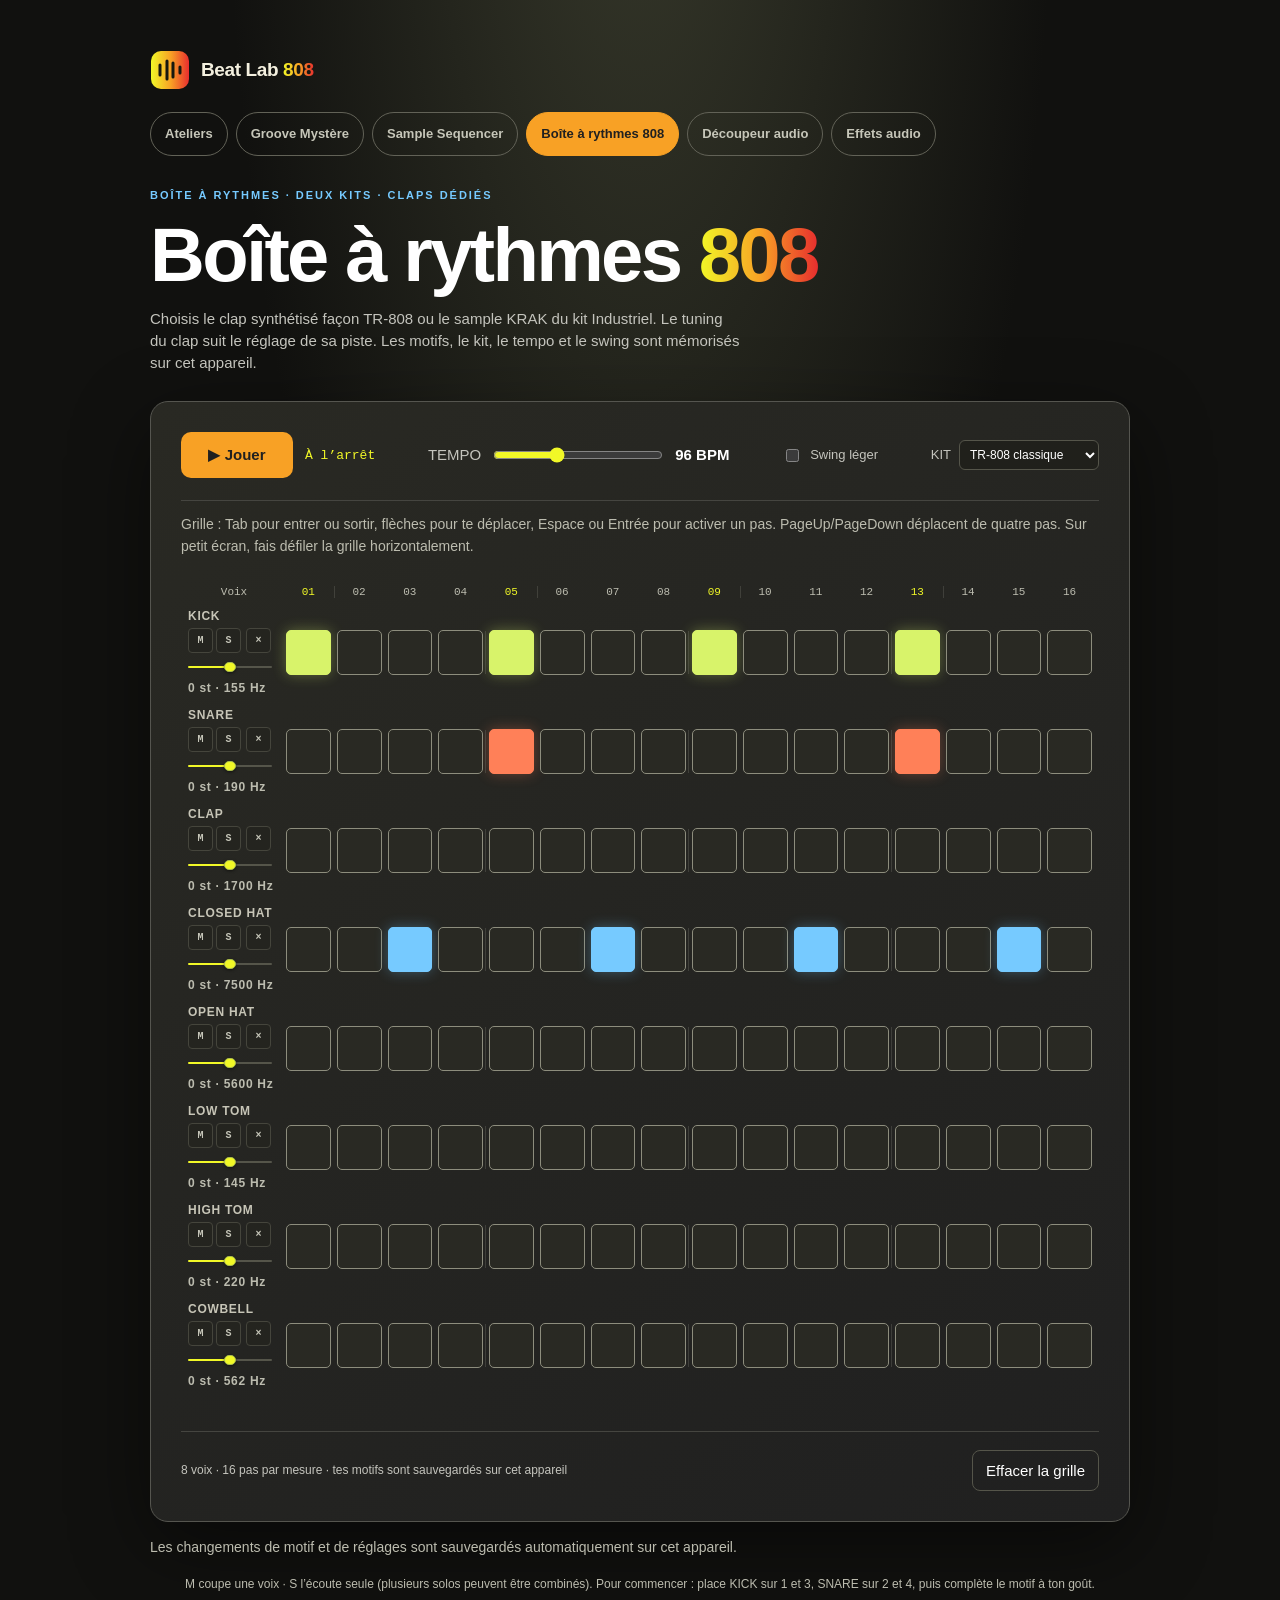
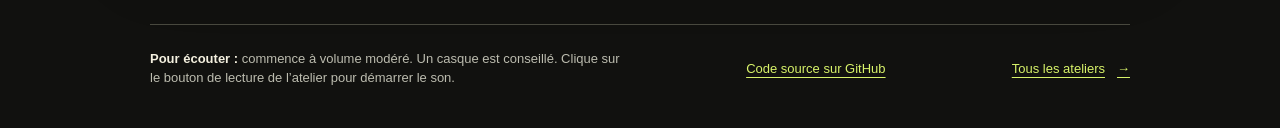
==== commit 212d88aa: "Affiner les accents visuels des modules" ====
--- a/index.html
+++ b/index.html
@@ -5,11 +5,11 @@
     <meta name="viewport" content="width=device-width, initial-scale=1">
     <meta name="theme-color" content="#11110f">
     <title>Boîte à rythmes 808 — Beat Lab 808</title>
-    <link rel="stylesheet" href="index.css?v=ea22aff92f34">
+    <link rel="stylesheet" href="index.css?v=1b4b8b25f2e0">
     <link rel="stylesheet" href="lab-shared.css?v=d26c630ee4ad">
-    <link rel="stylesheet" href="lab-tools.css?v=cf2558cba5a5">
+    <link rel="stylesheet" href="lab-tools.css?v=3a6d938bcf50">
     <link rel="stylesheet" href="mobile-compact.css?v=7ab1bf47630d">
-    <link rel="stylesheet" href="palette-808.css?v=81e0aa24c4b3">
+    <link rel="stylesheet" href="palette-808.css?v=7151e3418797">
     <link rel="stylesheet" href="interaction-accents.css?v=4427be973feb">
     <meta
       name="description"
--- a/index.css
+++ b/index.css
@@ -1,6 +1,6 @@
 :root{color-scheme:dark;--bg:#11110f;--panel:#1b1b18;--line:#393932;--muted:#aaa99e;--text:#f4f0df;--acid:#d8f36a;--orange:#ff8058}
     *{box-sizing:border-box} body{margin:0;background:radial-gradient(ellipse at 50% -15%,#37392b 0,transparent 46%),var(--bg);color:var(--text);font:15px/1.45 -apple-system,BlinkMacSystemFont,"Segoe UI",sans-serif;min-height:100vh}
-    .lab-shell{width:min(100% - 32px,980px);margin:0 auto;padding:48px 0 36px}.eyebrow{font-size:11px;letter-spacing:.18em;color:var(--acid);font-weight:700;text-transform:uppercase}h1{font-size:clamp(40px,8vw,76px);line-height:.95;letter-spacing:-.07em;margin:10px 0 12px}h1 span{color:var(--acid)}.intro{color:var(--muted);max-width:590px;margin:0 0 28px}
+    .lab-shell{width:min(100% - 32px,980px);margin:0 auto;padding:48px 0 36px}.eyebrow{font-size:11px;letter-spacing:.18em;color:#76caff;font-weight:700;text-transform:uppercase}h1{font-size:clamp(40px,8vw,76px);line-height:.95;letter-spacing:-.07em;margin:10px 0 12px}h1 span{color:var(--acid)}.intro{color:var(--muted);max-width:590px;margin:0 0 28px}
     .machine{background:linear-gradient(145deg,#20201b,#171714);border:1px solid #48483e;border-radius:18px;padding:clamp(16px,4vw,30px);box-shadow:0 24px 80px #0007}.topbar{display:flex;align-items:center;justify-content:space-between;gap:16px;flex-wrap:wrap;padding-bottom:22px;border-bottom:1px solid var(--line)}.transport{display:flex;align-items:center;gap:12px}.play{background:var(--acid);color:#16170f;border:0;border-radius:10px;font-weight:800;padding:12px 19px;min-width:112px;cursor:pointer}.play:hover{filter:brightness(1.08)}button{font:inherit}.tempo{display:flex;align-items:center;gap:10px;color:var(--muted)}.tempo input{accent-color:var(--acid);width:min(27vw,170px)}.bpm{color:var(--text);font-variant-numeric:tabular-nums;font-weight:700;min-width:50px}.swing{display:flex;align-items:center;gap:8px;color:var(--muted);font-size:13px}.swing input{accent-color:var(--acid)}.swing select{background:#20201b;color:var(--text);border:1px solid #55554a;border-radius:6px;padding:6px;font:inherit;font-size:12px}
     .seq{padding-top:20px;overflow-x:auto}.grid{min-width:610px}.step-head,.track{display:grid;grid-template-columns:92px repeat(16,minmax(22px,1fr));gap:6px;align-items:center}.step-head{margin-bottom:9px;color:#77776c;font:11px ui-monospace,monospace;text-align:center}.step-head div:nth-child(4n + 2){color:var(--acid)}.track{margin:10px 0}.name{font-size:12px;font-weight:750;letter-spacing:.06em;color:#c7c5b7}.voice-tools{display:flex;gap:3px;margin-top:3px}.voice-toggle{width:16px;height:16px;display:grid;place-items:center;padding:0;border:1px solid #45453c;border-radius:4px;background:#24241f;color:#77776c;font:700 8px/1 ui-monospace,monospace;cursor:pointer;transition:color .12s,border-color .12s,background .12s,box-shadow .12s}.voice-toggle:hover{border-color:#969681;color:var(--text)}.voice-toggle.mute.active{border-color:#ff8058;color:#ff9a79;background:#ff805814;box-shadow:0 0 8px #ff805822}.voice-toggle.solo.active{border-color:var(--acid);color:var(--acid);background:#d8f36a16;box-shadow:0 0 8px #d8f36a22}.voice-toggle.clear-track:hover{border-color:var(--orange);color:var(--orange)}.tuning{display:flex;flex-direction:column;gap:3px;margin-top:2px;width:68px}.tuning input{appearance:none;-webkit-appearance:none;width:66px;height:9px;margin:0;padding:0;accent-color:var(--acid);background:transparent;cursor:pointer}.tuning input::-webkit-slider-runnable-track{height:2px;border-radius:999px;background:linear-gradient(to right,var(--acid) 0,var(--acid) var(--tune-progress,50%),#55554a var(--tune-progress,50%),#55554a 100%)}.tuning input::-webkit-slider-thumb{-webkit-appearance:none;width:10px;height:7px;margin-top:-2.5px;border:1px solid #a9bc4d;border-radius:999px;background:var(--acid);box-shadow:0 1px 3px #0008}.tuning input::-moz-range-track{height:2px;border:0;border-radius:999px;background:#55554a}.tuning input::-moz-range-progress{height:2px;border-radius:999px;background:var(--acid)}.tuning input::-moz-range-thumb{width:10px;height:7px;border:1px solid #a9bc4d;border-radius:999px;background:var(--acid);box-shadow:0 1px 3px #0008}.tuning input:focus-visible{outline:1px solid #a9bc4d;outline-offset:2px;border-radius:999px}.tuning output{font-size:7px;line-height:1.05;color:#aaa99e;white-space:nowrap;font-variant-numeric:tabular-nums}.pad{aspect-ratio:1;border:1px solid #44443b;border-radius:5px;background:#292923;cursor:pointer;padding:0;transition:transform .08s,background .08s,border-color .08s}.pad:hover{border-color:#a6ad79}.pad.on{background:var(--tone, var(--acid));border-color:var(--tone, var(--acid));box-shadow:0 0 14px color-mix(in srgb,var(--tone, var(--acid)) 30%,transparent)}.pad.current{outline:2px solid var(--acid);outline-offset:2px}.divider{position:relative}.divider:after{content:"";position:absolute;right:-4px;top:0;height:100%;width:1px;background:#77776c55;pointer-events:none}.bottom{border-top:1px solid var(--line);margin-top:24px;padding-top:18px;display:flex;align-items:center;justify-content:space-between;gap:14px;flex-wrap:wrap}.bottom p{margin:0;color:var(--muted);font-size:12px}.secondary{background:transparent;border:1px solid #55554a;color:var(--text);border-radius:8px;padding:9px 13px;cursor:pointer}.secondary:hover{border-color:var(--acid)}.status{font:11px ui-monospace,monospace;color:var(--acid);min-width:70px}.foot{margin-top:16px;color:#77776c;font-size:11px;text-align:center}
 
--- a/lab-tools.css
+++ b/lab-tools.css
@@ -213,6 +213,64 @@
 }
 body[data-tool="drums"] .track .pad {
   grid-row: 1;
+}
+
+/* Slightly tighten the sequencer rows on wide screens while preserving mobile controls. */
+@media (min-width: 651px) {
+  body[data-tool="sequencer"] .head,
+  body[data-tool="sequencer"] .track {
+    grid-template-columns: 232px repeat(
+        var(--step-count, 16),
+        var(--pad-size, 34px)
+      );
+  }
+  body[data-tool="sequencer"] .track {
+    margin: 4px 0;
+    grid-template-rows: auto 44px auto;
+  }
+  body[data-tool="sequencer"] .trackmix {
+    height: 44px;
+    gap: 3px;
+  }
+  body[data-tool="sequencer"] .tracktoggles {
+    gap: 3px;
+  }
+  body[data-tool="sequencer"] .track-toggle {
+    min-width: 30px;
+    min-height: 30px;
+    padding: 3px 1px;
+    font-size: 11px;
+  }
+  body[data-tool="sequencer"] .mixcontrol {
+    grid-template-rows: 22px 22px;
+    font-size: 11px;
+  }
+  body[data-tool="sequencer"] .mixcontrol output {
+    font-size: 11px;
+  }
+  body[data-tool="sequencer"] .mixcontrol input {
+    height: 22px;
+  }
+  body[data-tool="sequencer"] .pan-reset {
+    width: 20px;
+    height: 20px;
+    font-size: 12px;
+  }
+}
+
+/* Keep each track's color clear without the broad glow around active steps. */
+body[data-tool="sequencer"] .pad.on {
+  box-shadow: 0 0 8px color-mix(in srgb, var(--tone, var(--acid)) 18%, transparent);
+}
+
+/* Give the sequencer's main transport button its blue module accent. */
+body[data-tool="sequencer"] #play.btn.primary {
+  color: #101820;
+  background: #76caff;
+  border-color: #76caff;
+}
+body[data-tool="sequencer"] #play.btn.primary:hover:not(:disabled) {
+  filter: brightness(1.08);
 }
 
 @media (max-width: 650px) {
--- a/palette-808.css
+++ b/palette-808.css
@@ -15,8 +15,8 @@
 }
 
 body[data-tool="drums"] .play {
-  background: #f1f827;
-  border-color: #f1f827;
+  background: #f8a125;
+  border-color: #f8a125;
   color: #202020;
 }
 
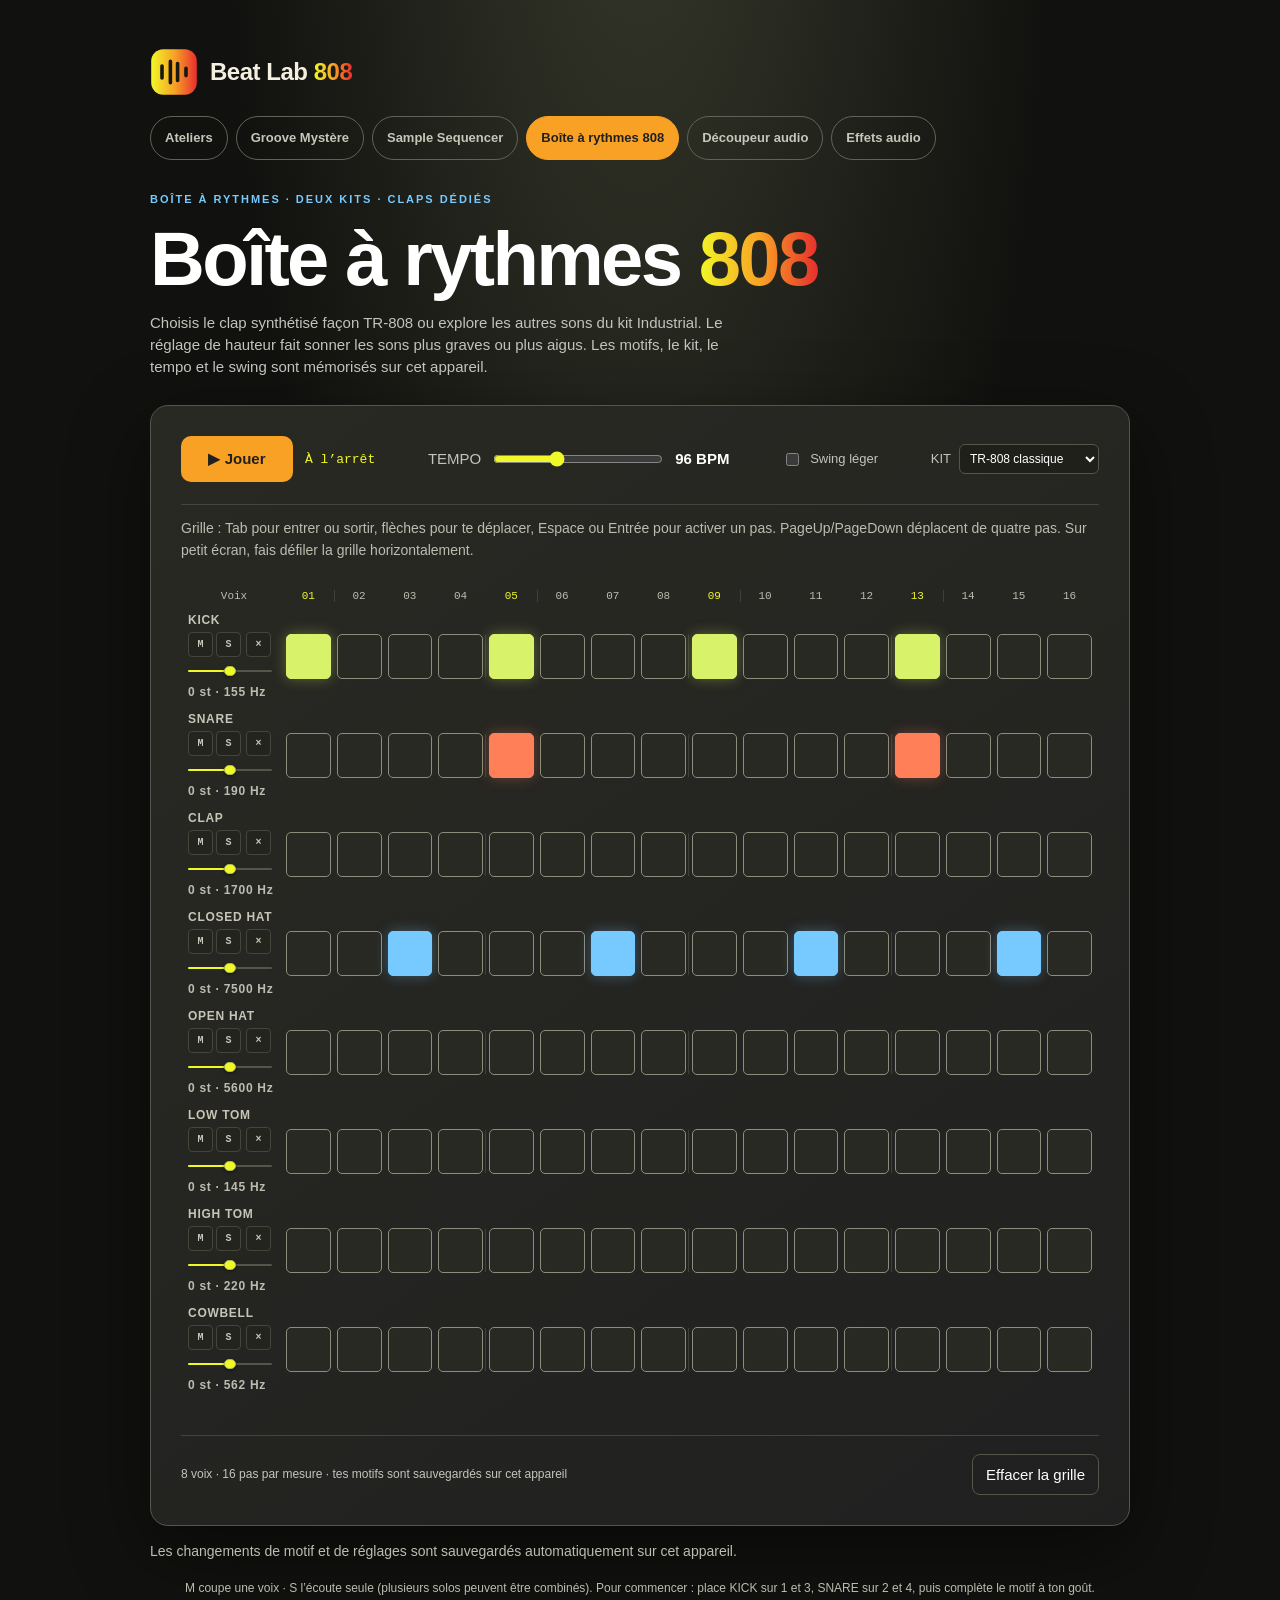
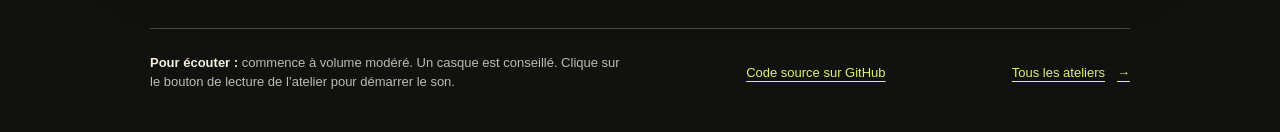
==== commit 9e7589a3: "Affiner le logo mobile et le texte de la boîte 808" ====
--- a/index.html
+++ b/index.html
@@ -6,9 +6,9 @@
     <meta name="theme-color" content="#11110f">
     <title>Boîte à rythmes 808 — Beat Lab 808</title>
     <link rel="stylesheet" href="index.css?v=1b4b8b25f2e0">
-    <link rel="stylesheet" href="lab-shared.css?v=d26c630ee4ad">
+    <link rel="stylesheet" href="lab-shared.css?v=c7888927cd27">
     <link rel="stylesheet" href="lab-tools.css?v=3a6d938bcf50">
-    <link rel="stylesheet" href="mobile-compact.css?v=7ab1bf47630d">
+    <link rel="stylesheet" href="mobile-compact.css?v=57b9fd03a8f0">
     <link rel="stylesheet" href="palette-808.css?v=7151e3418797">
     <link rel="stylesheet" href="interaction-accents.css?v=4427be973feb">
     <meta
@@ -79,9 +79,15 @@
         <div class="eyebrow">Boîte à rythmes · deux kits · claps dédiés</div>
         <h1>Boîte à rythmes <span>808</span></h1>
         <p class="intro desktop-mobile-copy">
-          Choisis le clap synthétisé façon TR-808 ou le sample KRAK du kit
-          Industriel. Le tuning du clap suit le réglage de sa piste. Les motifs,
+          Choisis le clap synthétisé façon TR-808 ou explore les autres sons du kit
+          Industrial. Le réglage de hauteur fait sonner les sons plus graves ou
+          plus aigus. Les motifs,
           le kit, le tempo et le swing sont mémorisés sur cet appareil.
+        </p>
+        <p class="intro mobile-intro">
+          Choisis le clap synthétisé façon TR-808 ou explore les autres sons du kit
+          Industrial. Le réglage de hauteur fait sonner les sons plus graves ou
+          plus aigus.
         </p>
         <section class="machine" aria-label="Séquenceur de boîte à rythmes">
           <div class="topbar">
@@ -148,11 +154,6 @@
           <summary>À propos, raccourcis et idée de rythme</summary>
           <div class="mobile-context__content">
             <p>
-              Choisis le clap synthétisé façon TR-808 ou le sample KRAK du kit
-              Industriel. Le tuning du clap suit le réglage de sa piste. Les
-              motifs, le kit, le tempo et le swing sont mémorisés sur cet appareil.
-            </p>
-            <p>
               Grille : Tab pour entrer ou sortir, flèches pour te déplacer,
               Espace ou Entrée pour activer un pas. PageUp/PageDown déplacent de
               quatre pas. Sur petit écran, fais défiler la grille horizontalement.
--- a/lab-shared.css
+++ b/lab-shared.css
@@ -16,14 +16,14 @@
 }
 .lab-shell > main { display:flow-root; }
 .lab-header { display:block; margin:0 0 32px; }
-.lab-brand { display:inline-flex; align-items:center; gap:11px; min-height:44px; margin-bottom:20px; color:#f4f0df; text-decoration:none; font-size:19px; font-weight:750; letter-spacing:-.02em; }
+.lab-brand { display:inline-flex; align-items:center; gap:12px; min-height:48px; margin-bottom:20px; color:#f4f0df; text-decoration:none; font-size:24px; font-weight:750; letter-spacing:-.02em; }
 .lab-brand b {
   background:linear-gradient(90deg,var(--color-808-lime) 0%,var(--color-808-orange) 52%,var(--color-808-red) 100%);
   background-clip:text;
   -webkit-background-clip:text;
   color:transparent;
 }
-.lab-mark { width:40px; height:40px; flex:none; }
+.lab-mark { width:48px; height:48px; flex:none; }
 .lab-nav { display:flex; flex-wrap:wrap; gap:8px; }
 .lab-nav a { display:inline-flex; align-items:center; justify-content:center; min-height:44px; padding:10px 14px; border:1px solid #626257; border-radius:999px; color:#c6c6b9; font-size:13px; font-weight:600; line-height:1.3; text-decoration:none; }
 .lab-nav a:hover { border-color:var(--color-action); color:var(--color-action-text); background:var(--color-action); }
@@ -53,6 +53,7 @@
 @media (max-width:600px) {
   .lab-header { margin-bottom:26px; }
   .lab-brand { margin-bottom:15px; }
+  .lab-mark { width:40px; height:40px; }
   .lab-nav { gap:6px; }
   .lab-nav a { padding:10px 12px; font-size:12px; }
   .lab-footer { align-items:flex-start; }
--- a/mobile-compact.css
+++ b/mobile-compact.css
@@ -1,6 +1,7 @@
 /* Interfaces mobiles compactes des deux grilles, jusqu’à 650 px. */
 body[data-tool] .mobile-context,
 body[data-tool] .mobile-import-limit { display: none; }
+body[data-tool] .mobile-intro { display: none; }
 
 @media (max-width: 650px) {
   body:is([data-tool="sequencer"], [data-tool="drums"]) .lab-shell {
@@ -18,6 +19,7 @@
   body[data-tool] .lab-footer { margin-top: 22px; padding-top: 16px; gap: 10px; }
   body[data-tool] .desktop-mobile-copy:not(.grid-help),
   body[data-tool] .mobile-import-limit { display: none; }
+  body[data-tool="drums"] .mobile-intro { display: block; }
   body[data-tool] .mobile-context {
     display: block;
     margin: 12px 0;
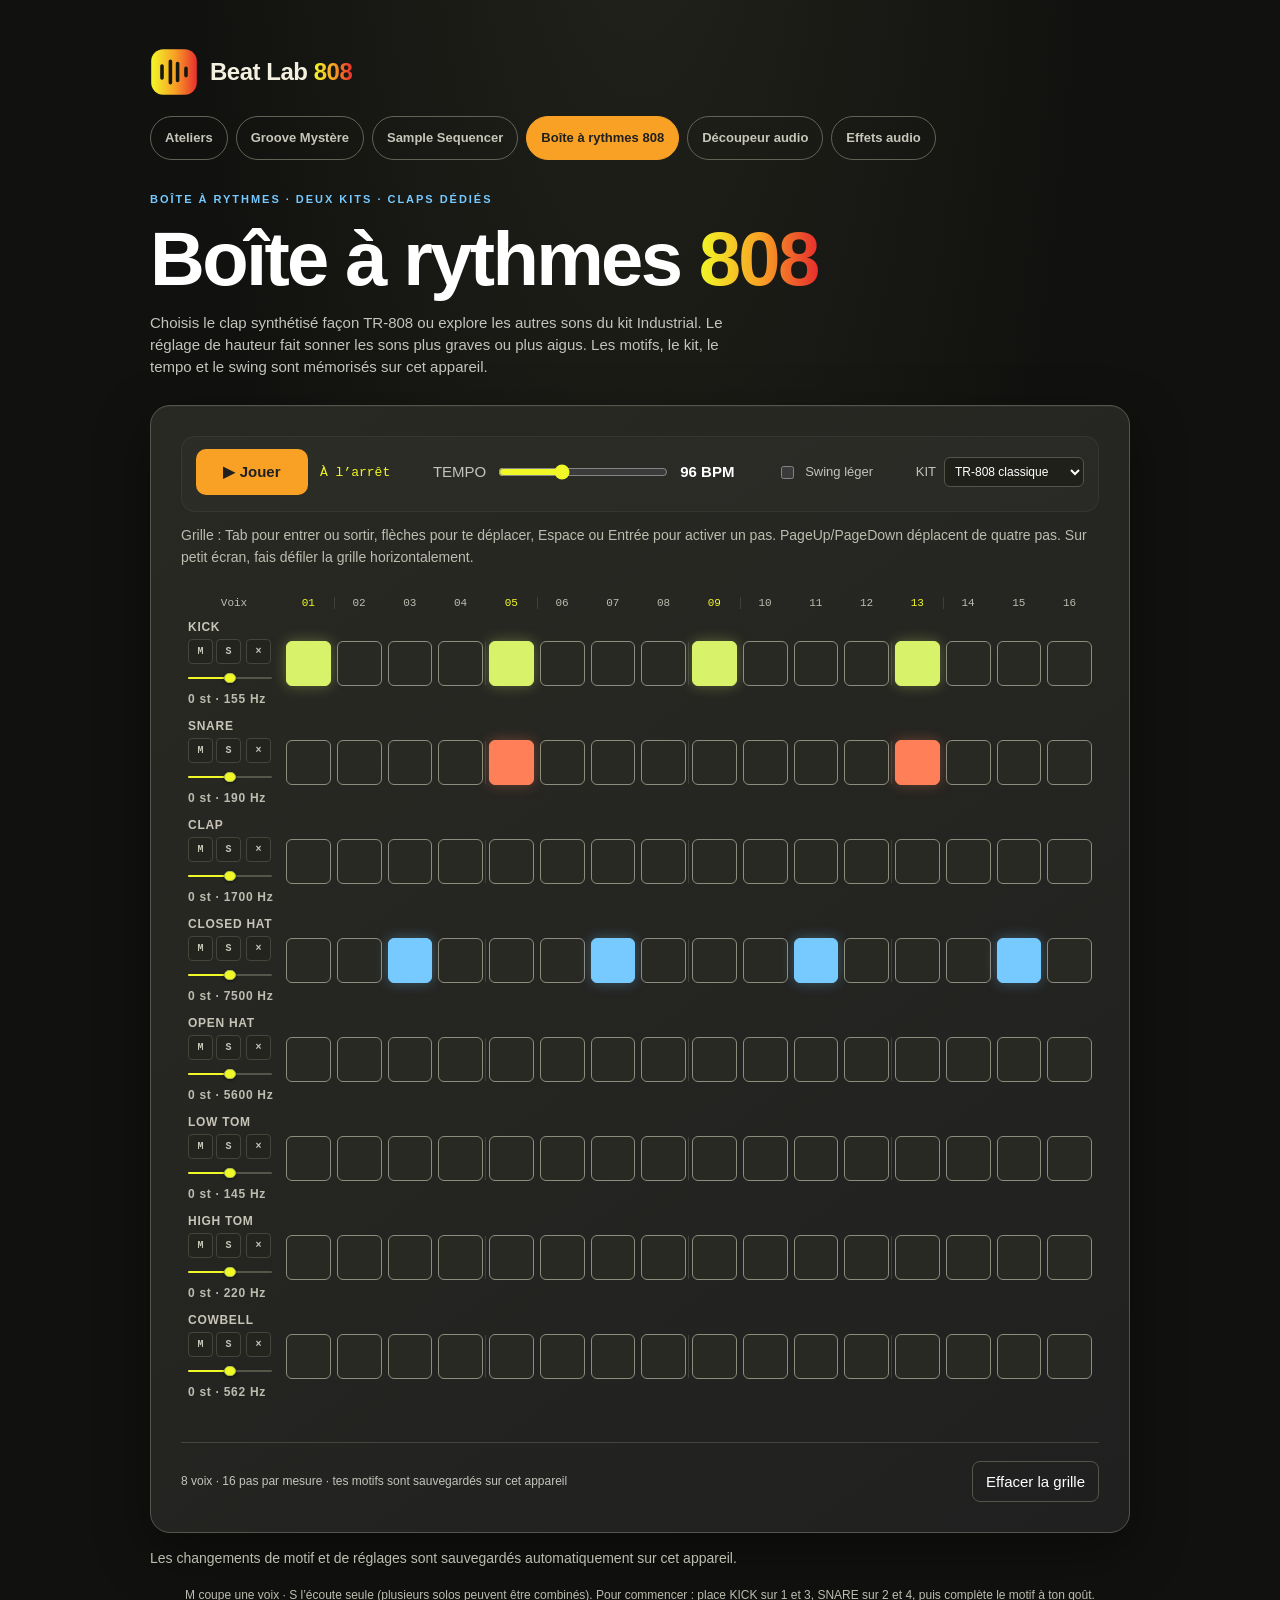
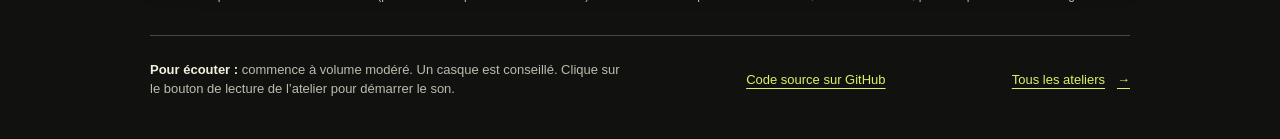
==== commit 3efcc141: "Harmonise les halos et affine les grilles" ====
--- a/index.html
+++ b/index.html
@@ -5,9 +5,9 @@
     <meta name="viewport" content="width=device-width, initial-scale=1">
     <meta name="theme-color" content="#11110f">
     <title>Boîte à rythmes 808 — Beat Lab 808</title>
-    <link rel="stylesheet" href="index.css?v=1b4b8b25f2e0">
+    <link rel="stylesheet" href="index.css?v=halo-soft-1">
     <link rel="stylesheet" href="lab-shared.css?v=c7888927cd27">
-    <link rel="stylesheet" href="lab-tools.css?v=3a6d938bcf50">
+    <link rel="stylesheet" href="lab-tools.css?v=sequencer-control-tint-2_8pct">
     <link rel="stylesheet" href="mobile-compact.css?v=57b9fd03a8f0">
     <link rel="stylesheet" href="palette-808.css?v=7151e3418797">
     <link rel="stylesheet" href="interaction-accents.css?v=4427be973feb">
--- a/index.css
+++ b/index.css
@@ -1,5 +1,5 @@
 :root{color-scheme:dark;--bg:#11110f;--panel:#1b1b18;--line:#393932;--muted:#aaa99e;--text:#f4f0df;--acid:#d8f36a;--orange:#ff8058}
-    *{box-sizing:border-box} body{margin:0;background:radial-gradient(ellipse at 50% -15%,#37392b 0,transparent 46%),var(--bg);color:var(--text);font:15px/1.45 -apple-system,BlinkMacSystemFont,"Segoe UI",sans-serif;min-height:100vh}
+    *{box-sizing:border-box} body{margin:0;background:radial-gradient(ellipse at 50% -15%,rgba(55,57,43,.45) 0,transparent 50%),var(--bg);color:var(--text);font:15px/1.45 -apple-system,BlinkMacSystemFont,"Segoe UI",sans-serif;min-height:100vh}
     .lab-shell{width:min(100% - 32px,980px);margin:0 auto;padding:48px 0 36px}.eyebrow{font-size:11px;letter-spacing:.18em;color:#76caff;font-weight:700;text-transform:uppercase}h1{font-size:clamp(40px,8vw,76px);line-height:.95;letter-spacing:-.07em;margin:10px 0 12px}h1 span{color:var(--acid)}.intro{color:var(--muted);max-width:590px;margin:0 0 28px}
     .machine{background:linear-gradient(145deg,#20201b,#171714);border:1px solid #48483e;border-radius:18px;padding:clamp(16px,4vw,30px);box-shadow:0 24px 80px #0007}.topbar{display:flex;align-items:center;justify-content:space-between;gap:16px;flex-wrap:wrap;padding-bottom:22px;border-bottom:1px solid var(--line)}.transport{display:flex;align-items:center;gap:12px}.play{background:var(--acid);color:#16170f;border:0;border-radius:10px;font-weight:800;padding:12px 19px;min-width:112px;cursor:pointer}.play:hover{filter:brightness(1.08)}button{font:inherit}.tempo{display:flex;align-items:center;gap:10px;color:var(--muted)}.tempo input{accent-color:var(--acid);width:min(27vw,170px)}.bpm{color:var(--text);font-variant-numeric:tabular-nums;font-weight:700;min-width:50px}.swing{display:flex;align-items:center;gap:8px;color:var(--muted);font-size:13px}.swing input{accent-color:var(--acid)}.swing select{background:#20201b;color:var(--text);border:1px solid #55554a;border-radius:6px;padding:6px;font:inherit;font-size:12px}
     .seq{padding-top:20px;overflow-x:auto}.grid{min-width:610px}.step-head,.track{display:grid;grid-template-columns:92px repeat(16,minmax(22px,1fr));gap:6px;align-items:center}.step-head{margin-bottom:9px;color:#77776c;font:11px ui-monospace,monospace;text-align:center}.step-head div:nth-child(4n + 2){color:var(--acid)}.track{margin:10px 0}.name{font-size:12px;font-weight:750;letter-spacing:.06em;color:#c7c5b7}.voice-tools{display:flex;gap:3px;margin-top:3px}.voice-toggle{width:16px;height:16px;display:grid;place-items:center;padding:0;border:1px solid #45453c;border-radius:4px;background:#24241f;color:#77776c;font:700 8px/1 ui-monospace,monospace;cursor:pointer;transition:color .12s,border-color .12s,background .12s,box-shadow .12s}.voice-toggle:hover{border-color:#969681;color:var(--text)}.voice-toggle.mute.active{border-color:#ff8058;color:#ff9a79;background:#ff805814;box-shadow:0 0 8px #ff805822}.voice-toggle.solo.active{border-color:var(--acid);color:var(--acid);background:#d8f36a16;box-shadow:0 0 8px #d8f36a22}.voice-toggle.clear-track:hover{border-color:var(--orange);color:var(--orange)}.tuning{display:flex;flex-direction:column;gap:3px;margin-top:2px;width:68px}.tuning input{appearance:none;-webkit-appearance:none;width:66px;height:9px;margin:0;padding:0;accent-color:var(--acid);background:transparent;cursor:pointer}.tuning input::-webkit-slider-runnable-track{height:2px;border-radius:999px;background:linear-gradient(to right,var(--acid) 0,var(--acid) var(--tune-progress,50%),#55554a var(--tune-progress,50%),#55554a 100%)}.tuning input::-webkit-slider-thumb{-webkit-appearance:none;width:10px;height:7px;margin-top:-2.5px;border:1px solid #a9bc4d;border-radius:999px;background:var(--acid);box-shadow:0 1px 3px #0008}.tuning input::-moz-range-track{height:2px;border:0;border-radius:999px;background:#55554a}.tuning input::-moz-range-progress{height:2px;border-radius:999px;background:var(--acid)}.tuning input::-moz-range-thumb{width:10px;height:7px;border:1px solid #a9bc4d;border-radius:999px;background:var(--acid);box-shadow:0 1px 3px #0008}.tuning input:focus-visible{outline:1px solid #a9bc4d;outline-offset:2px;border-radius:999px}.tuning output{font-size:7px;line-height:1.05;color:#aaa99e;white-space:nowrap;font-variant-numeric:tabular-nums}.pad{aspect-ratio:1;border:1px solid #44443b;border-radius:5px;background:#292923;cursor:pointer;padding:0;transition:transform .08s,background .08s,border-color .08s}.pad:hover{border-color:#a6ad79}.pad.on{background:var(--tone, var(--acid));border-color:var(--tone, var(--acid));box-shadow:0 0 14px color-mix(in srgb,var(--tone, var(--acid)) 30%,transparent)}.pad.current{outline:2px solid var(--acid);outline-offset:2px}.divider{position:relative}.divider:after{content:"";position:absolute;right:-4px;top:0;height:100%;width:1px;background:#77776c55;pointer-events:none}.bottom{border-top:1px solid var(--line);margin-top:24px;padding-top:18px;display:flex;align-items:center;justify-content:space-between;gap:14px;flex-wrap:wrap}.bottom p{margin:0;color:var(--muted);font-size:12px}.secondary{background:transparent;border:1px solid #55554a;color:var(--text);border-radius:8px;padding:9px 13px;cursor:pointer}.secondary:hover{border-color:var(--acid)}.status{font:11px ui-monospace,monospace;color:var(--acid);min-width:70px}.foot{margin-top:16px;color:#77776c;font-size:11px;text-align:center}
--- a/lab-tools.css
+++ b/lab-tools.css
@@ -216,7 +216,26 @@
 }
 
 /* Slightly tighten the sequencer rows on wide screens while preserving mobile controls. */
+body[data-tool="sequencer"] .track {
+  --track-label-width: 245px;
+}
+body[data-tool="sequencer"] #grid > .track:nth-child(even) {
+  background-image: linear-gradient(
+    90deg,
+    rgba(255, 255, 255, 0.028) 0,
+    rgba(255, 255, 255, 0.028) calc(var(--track-label-width) - 18px),
+    #ffffff00 var(--track-label-width)
+  );
+}
+body[data-tool="sequencer"] .trackinfo,
+body[data-tool="sequencer"] .trackmix,
+body[data-tool="sequencer"] .fx {
+  padding-inline: 7px;
+}
 @media (min-width: 651px) {
+  body[data-tool="sequencer"] .track {
+    --track-label-width: 232px;
+  }
   body[data-tool="sequencer"] .head,
   body[data-tool="sequencer"] .track {
     grid-template-columns: 232px repeat(
@@ -271,6 +290,60 @@
 }
 body[data-tool="sequencer"] #play.btn.primary:hover:not(:disabled) {
   filter: brightness(1.08);
+}
+
+/* A restrained studio finish: clearer panel depth and more responsive pads. */
+body[data-tool] :is(.machine, .card) {
+  border-color: #45483f;
+  border-radius: 20px;
+  background:
+    radial-gradient(ellipse at 14% 0%, #76caff0b, transparent 44%),
+    linear-gradient(150deg, #20211d 0%, #191a17 62%, #171815 100%);
+  box-shadow:
+    inset 0 1px 0 #ffffff09,
+    0 18px 54px #0006;
+}
+body[data-tool="drums"] .topbar {
+  padding: 12px 14px 16px;
+  border: 1px solid #ffffff0d;
+  border-radius: 14px;
+  background: #ffffff05;
+}
+body[data-tool="sequencer"] .card > .row {
+  padding: 10px;
+  border: 1px solid #ffffff0d;
+  border-radius: 14px;
+  background: #ffffff05;
+}
+body[data-tool] .pad {
+  border-radius: 6px;
+  transition:
+    transform 120ms ease,
+    filter 120ms ease,
+    border-color 120ms ease,
+    box-shadow 120ms ease;
+}
+body[data-tool] .pad.on {
+  box-shadow:
+    inset 0 1px 0 #ffffff30,
+    0 2px 10px color-mix(in srgb, var(--tone, var(--acid)) 22%, transparent);
+}
+@media (hover: hover) {
+  body[data-tool] .pad:hover {
+    transform: translateY(-1px);
+    filter: brightness(1.1);
+  }
+}
+body[data-tool] .pad:active { transform: scale(0.94); }
+
+@media (max-width: 650px) {
+  body[data-tool="drums"] .topbar { padding: 10px 11px 13px; }
+  body[data-tool="sequencer"] .card > .row { padding: 8px; }
+  body[data-tool] :is(.machine, .card) { border-radius: 16px; }
+}
+@media (prefers-reduced-motion: reduce) {
+  body[data-tool] .pad:active,
+  body[data-tool] .pad:hover { transform: none; }
 }
 
 @media (max-width: 650px) {
@@ -315,6 +388,9 @@
     font-weight: 750;
   }
   /* Keep all tracks aligned in one horizontal grid on small screens too. */
+  body[data-tool="sequencer"] .track {
+    --track-label-width: 180px;
+  }
   body[data-tool="sequencer"] .head,
   body[data-tool="sequencer"] .track {
     grid-template-columns: 180px repeat(
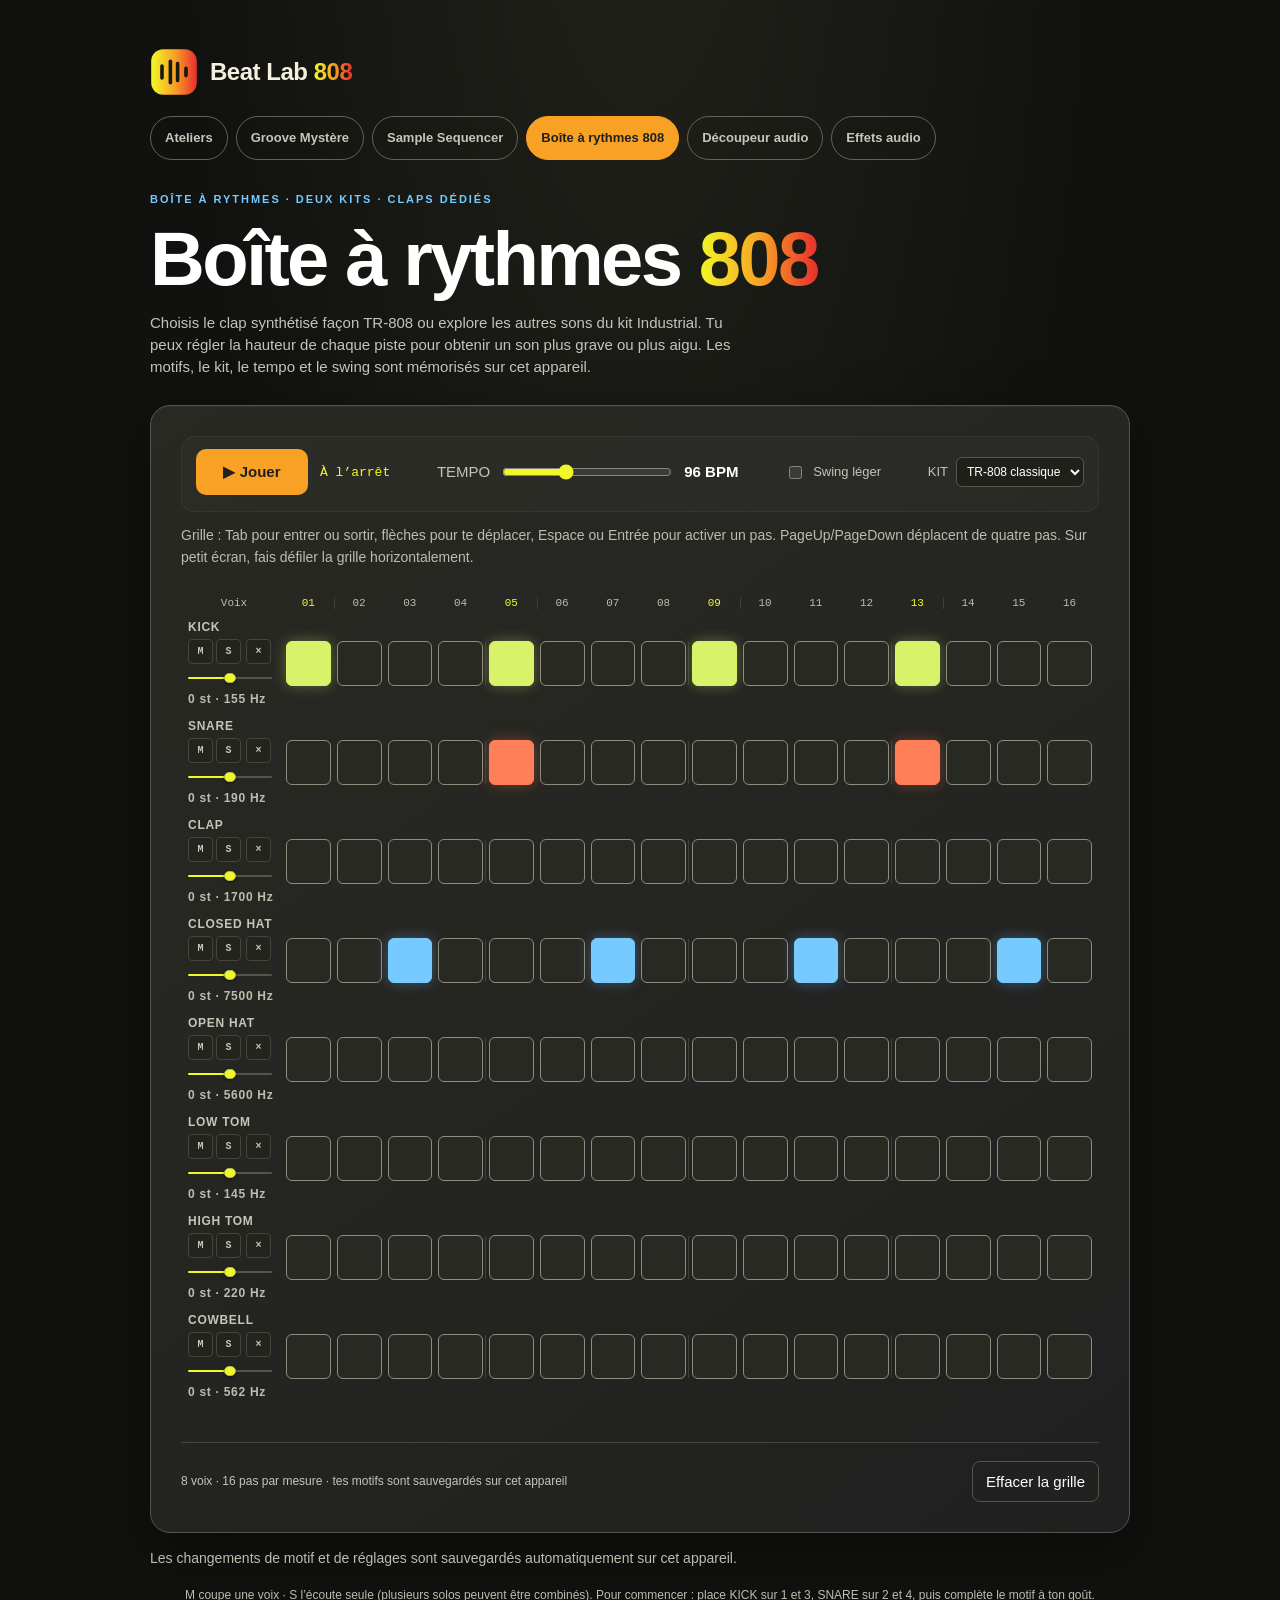
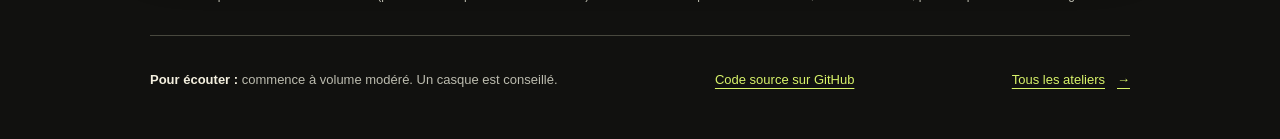
==== commit 4500eb6e: "Améliore les libellés et le sélecteur du séquenceur" ====
--- a/index.html
+++ b/index.html
@@ -80,14 +80,14 @@
         <h1>Boîte à rythmes <span>808</span></h1>
         <p class="intro desktop-mobile-copy">
           Choisis le clap synthétisé façon TR-808 ou explore les autres sons du kit
-          Industrial. Le réglage de hauteur fait sonner les sons plus graves ou
-          plus aigus. Les motifs,
+          Industrial. Tu peux régler la hauteur de chaque piste pour obtenir un
+          son plus grave ou plus aigu. Les motifs,
           le kit, le tempo et le swing sont mémorisés sur cet appareil.
         </p>
         <p class="intro mobile-intro">
           Choisis le clap synthétisé façon TR-808 ou explore les autres sons du kit
-          Industrial. Le réglage de hauteur fait sonner les sons plus graves ou
-          plus aigus.
+          Industrial. Tu peux régler la hauteur de chaque piste pour obtenir un
+          son plus grave ou plus aigu.
         </p>
         <section class="machine" aria-label="Séquenceur de boîte à rythmes">
           <div class="topbar">
@@ -111,7 +111,7 @@
               >KIT
               <select id="kit" aria-label="Choisir le kit de batterie">
                 <option value="808">TR-808 classique</option>
-                <option value="industrial">Industriel organique</option>
+                <option value="industrial">Industrial</option>
               </select></label
             >
           </div>
@@ -169,8 +169,7 @@
       <footer class="lab-footer">
         <p>
           <strong>Pour écouter :</strong> commence à volume modéré. Un casque
-          est conseillé. Clique sur le bouton de lecture de l’atelier pour
-          démarrer le son.
+          est conseillé.
         </p>
         <a href="https://github.com/IzzyAsHTn/beat-lab-808"
           >Code source sur GitHub</a
